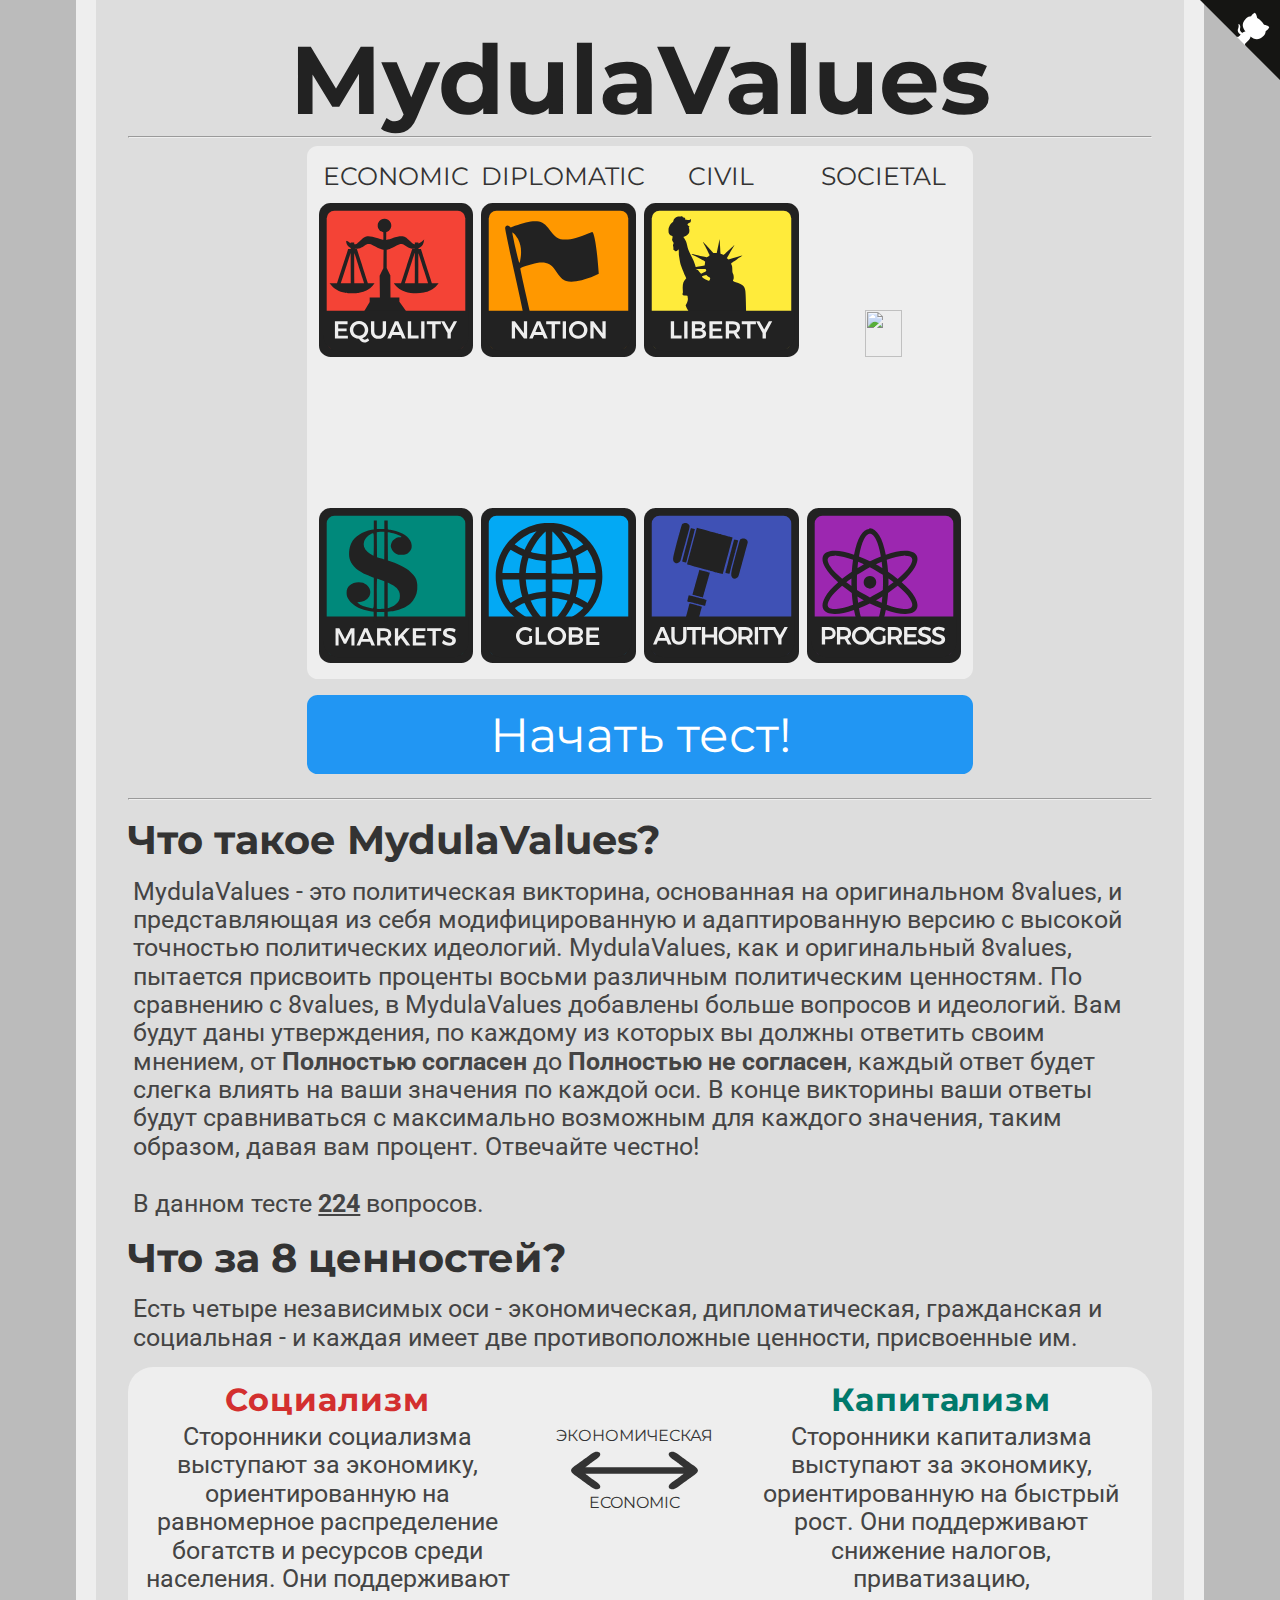
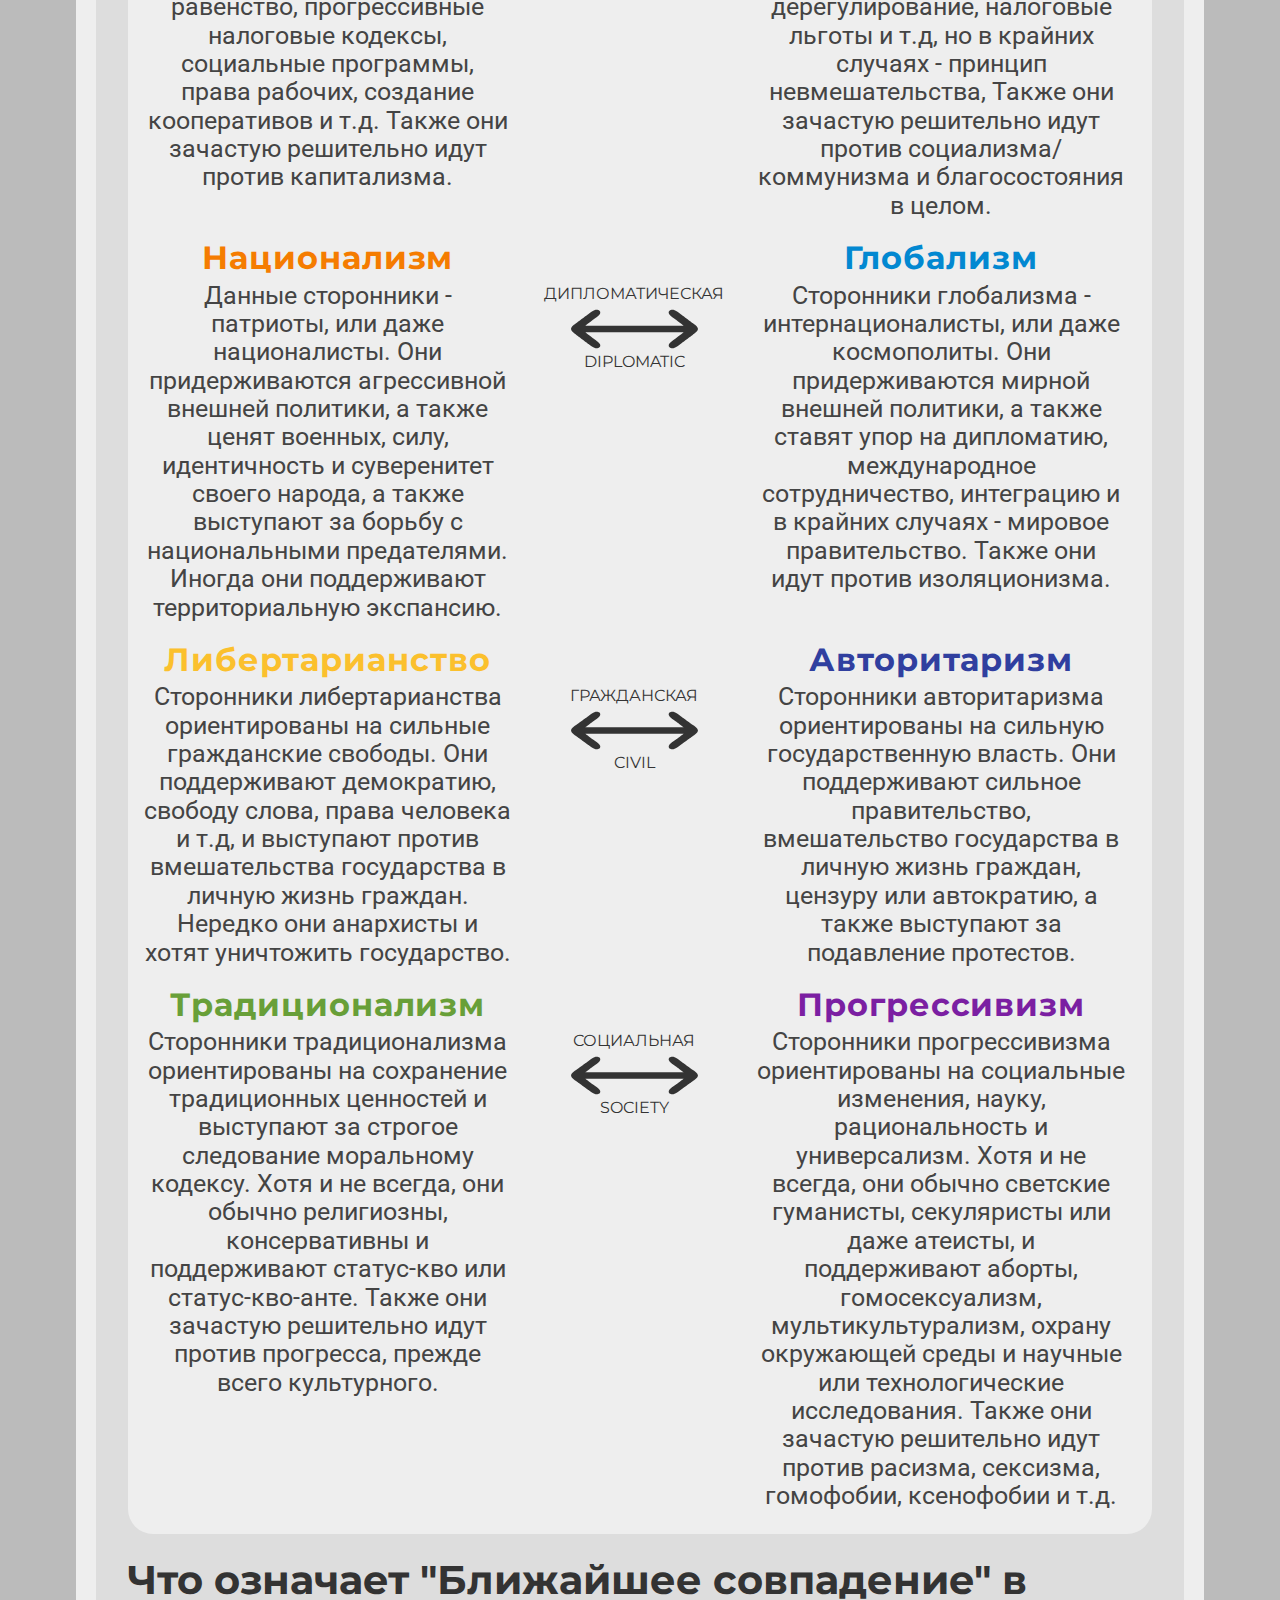
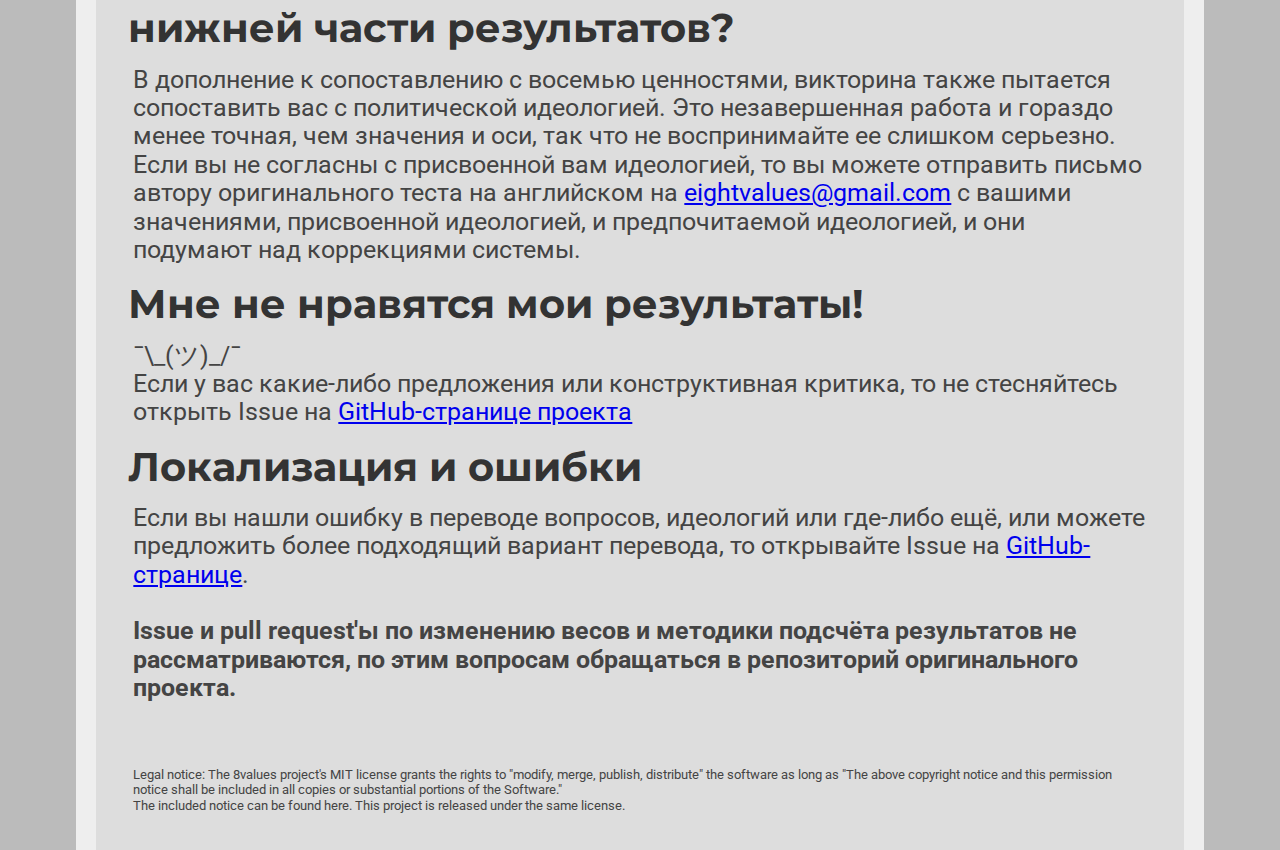
==== index.html @ cb77db34 "Add files via upload" ====
<head>
    <link href="https://fonts.googleapis.com/css?family=Montserrat:300,400,700|Roboto:400,700" rel="stylesheet">
    <link href='style.css' rel='stylesheet' type='text/css'>
    <title>MydulaValues</title>
    <link rel="icon" type="x-icon" href="icon.png">
    <link rel="shortcut icon" type="x-icon" href="icon.png">
    <meta charset="utf-8">

    <meta name="description" content="MydulaValues - это политическая викторина, основанная на оригинальном 8values, и представляющая из себя модифицированную и адаптированную версию с высокой точностью политических идеологий. MydulaValues, как и оригинальный 8values, пытается присвоить проценты восьми различным политическим ценностям. По сравнению с 8values, в MydulaValues добавлены больше вопросов и идеологий. Вам будут даны утверждения, по каждому из которых вы должны ответить своим мнением, от Полностью согласен до Полностью не согласен, каждый ответ будет слегка влиять на ваши значения по каждой оси. В конце викторины, ваши ответы будут сравниваться с максимально возможным для каждого значения, таким образом, давая вам процент. Отвечайте честно!" />

    <!-- Twitter Card data -->
    <meta name="twitter:card" content="summary">
    <meta name="twitter:title" content="MydulaValues">
    <meta name="twitter:description" content="MydulaValues - это политическая викторина, основанная на оригинальном 8values, и представляющая из себя модифицированную и адаптированную версию с высокой точностью политических идеологий. MydulaValues, как и оригинальный 8values, пытается присвоить проценты восьми различным политическим ценностям. По сравнению с 8values, в MydulaValues добавлены больше вопросов и идеологий. Вам будут даны утверждения, по каждому из которых вы должны ответить своим мнением, от Полностью согласен до Полностью не согласен, каждый ответ будет слегка влиять на ваши значения по каждой оси. В конце викторины, ваши ответы будут сравниваться с максимально возможным для каждого значения, таким образом, давая вам процент. Отвечайте честно!">
    <!-- Twitter Summary card images must be at least 120x120px -->
    <meta name="twitter:image" content="https://Mydula.github.io/MydulaValues/lg.png">

    <!-- Open Graph data -->
    <meta property="og:title" content="MydulaValues" />
    <meta property="og:type" content="article" />
    <meta property="og:url" content="https://Mydula.github.io/MydulaValues/" />
    <meta property="og:image" content="https://Mydula.github.io/MydulaValues/lg.png" />
    <meta property="og:description" content="MydulaValues - это политическая викторина, основанная на оригинальном 8values, и представляющая из себя модифицированную и адаптированную версию с высокой точностью политических идеологий. MydulaValues, как и оригинальный 8values, пытается присвоить проценты восьми различным политическим ценностям. По сравнению с 8values, в MydulaValues добавлены больше вопросов и идеологий. Вам будут даны утверждения, по каждому из которых вы должны ответить своим мнением, от Полностью согласен до Полностью не согласен, каждый ответ будет слегка влиять на ваши значения по каждой оси. В конце викторины, ваши ответы будут сравниваться с максимально возможным для каждого значения, таким образом, давая вам процент. Отвечайте честно!" />
    <meta property="og:site_name" content="Mydula.github.io/MydulaValues/" />

</head>
<body>
<a href="https://github.com/Mydula/MydulaValues" class="github-corner" aria-label="View source on Github">
    <svg width="80" height="80" viewBox="0 0 250 250"
         style="fill:#151513; color:#fff; position: absolute; top: 0; border: 0; right: 0;" aria-hidden="true">
        <path d="M0,0 L115,115 L130,115 L142,142 L250,250 L250,0 Z"></path>
        <path d="M128.3,109.0 C113.8,99.7 119.0,89.6 119.0,89.6 C122.0,82.7 120.5,78.6 120.5,78.6 C119.2,72.0 123.4,76.3 123.4,76.3 C127.3,80.9 125.5,87.3 125.5,87.3 C122.9,97.6 130.6,101.9 134.4,103.2"
              fill="currentColor" style="transform-origin: 130px 106px;" class="octo-arm"></path>
        <path d="M115.0,115.0 C114.9,115.1 118.7,116.5 119.8,115.4 L133.7,101.6 C136.9,99.2 139.9,98.4 142.2,98.6 C133.8,88.0 127.5,74.4 143.8,58.0 C148.5,53.4 154.0,51.2 159.7,51.0 C160.3,49.4 163.2,43.6 171.4,40.1 C171.4,40.1 176.1,42.5 178.8,56.2 C183.1,58.6 187.2,61.8 190.9,65.4 C194.5,69.0 197.7,73.2 200.1,77.6 C213.8,80.2 216.3,84.9 216.3,84.9 C212.7,93.1 206.9,96.0 205.4,96.6 C205.1,102.4 203.0,107.8 198.3,112.5 C181.9,128.9 168.3,122.5 157.7,114.1 C157.9,116.9 156.7,120.9 152.7,124.9 L141.0,136.5 C139.8,137.7 141.6,141.9 141.8,141.8 Z"
              fill="currentColor" class="octo-body"></path>
    </svg>
</a>
<style>.github-corner:hover .octo-arm {
    animation: octocat-wave 560ms ease-in-out
}

@keyframes octocat-wave {
    0%, 100% {
        transform: rotate(0)
    }
    20%, 60% {
        transform: rotate(-25deg)
    }
    40%, 80% {
        transform: rotate(10deg)
    }
}

@media (max-width: 500px) {
    .github-corner:hover .octo-arm {
        animation: none
    }

    .github-corner .octo-arm {
        animation: octocat-wave 560ms ease-in-out
    }
}</style>
<h1>MydulaValues</h1>
<hr>
<div class="center">
    <div class="axis_name quadcolumn">ECONOMIC</div>
    <div class="axis_name quadcolumn">DIPLOMATIC</div>
    <div class="axis_name quadcolumn">CIVIL</div>
    <div class="axis_name quadcolumn">SOCIETAL</div>
    <a href="#anchor1"><img src="value_images/equality.svg" class="quadcolumn"></a>
    <a href="#anchor3"><img src="value_images/nation.svg" class="quadcolumn"></a>
    <a href="#anchor5"><img src="value_images/liberty.svg" class="quadcolumn"></a>
    <a href="#anchor7"><img src="value_images/tradition.svg" class="quadcolumn"></a>
    <a href="#anchor2"><img src="value_images/markets.svg" class="quadcolumn"></a>
    <a href="#anchor4"><img src="value_images/globe.svg" class="quadcolumn"></a>
    <a href="#anchor6"><img src="value_images/authority.svg" class="quadcolumn"></a>
    <a href="#anchor8"><img src="value_images/progress.svg" class="quadcolumn"></a>
</div>
<br>
<button class="button" onclick="location.href='instructions.html';" style="font-size:36pt;">Начать тест!</button>
<br>
<hr>
<h2>Что такое MydulaValues?</h2>
<p>MydulaValues - это политическая викторина, основанная на оригинальном 8values, и
    представляющая из себя модифицированную и адаптированную версию с высокой точностью
    политических идеологий. MydulaValues, как и оригинальный 8values, пытается присвоить
    проценты восьми различным политическим ценностям. По сравнению с 8values, в MydulaValues
    добавлены больше вопросов и идеологий.
    Вам будут даны утверждения, по каждому из которых вы должны ответить своим мнением,
    от <b>Полностью согласен</b> до <b>Полностью не согласен</b>,
    каждый ответ будет слегка влиять на ваши значения по каждой оси.
    В конце викторины ваши ответы будут сравниваться с максимально возможным для каждого значения,
    таким образом, давая вам процент. Отвечайте честно!<br /><br />
    В данном тесте <b><u><span id="numOfQuestions"></span></u></b> вопросов.</p>

<h2><a id="anchor">Что за 8 ценностей?</a></h2>
<p>Есть четыре независимых оси - экономическая, дипломатическая, гражданская и социальная - и каждая имеет две противоположные ценности, присвоенные им.</p>
<div class="explanation_bg">
    <div class="spacer">
        <div class="explanation_blurb_left" id="anchor1">
            <p class="value"><b style="color:#d32f2f;">Социализм</b></p>
            <p class="blurb-text">
                Сторонники социализма выступают за экономику, ориентированную на равномерное распределение богатств и ресурсов среди населения.
                Они поддерживают равенство, прогрессивные налоговые кодексы, социальные программы, права рабочих, создание кооперативов и т.д. Также они зачастую решительно идут против капитализма.
            </p>
        </div>
        <div class="explanation_axis">
            <p class="axis_name">ЭКОНОМИЧЕСКАЯ</p>
            <img class="arrow" src="double_arrow.svg"/>
            <p class="axis_name" style="margin-top: 4px;">ECONOMIC</p>
        </div>
        <div class="explanation_blurb_right" id="anchor2">
            <p class="value"><b style="color:#00796b;">Капитализм</b></p>
            <p class="blurb-text">
                Сторонники капитализма выступают за экономику, ориентированную на быстрый рост.
                Они поддерживают снижение налогов, приватизацию, дерегулирование, налоговые льготы и т.д, но в крайних случаях - принцип невмешательства, Также они зачастую решительно идут против социализма/коммунизма и благосостояния в целом.
            </p>
        </div>
    </div>
    <div class="spacer">
        <div class="explanation_blurb_left" id="anchor3">
            <p class="value"><b style="color:#f57c00;">Национализм</b></p>
            <p class="blurb-text">
                Данные сторонники - патриоты, или даже националисты. 
                Они придерживаются агрессивной внешней политики, а также ценят военных, силу, идентичность и суверенитет своего народа, а также выступают за борьбу с национальными предателями. Иногда они поддерживают территориальную экспансию.
            </p>
        </div>
        <div class="explanation_axis">
            <p class="axis_name">ДИПЛОМАТИЧЕСКАЯ</p>
            <img class="arrow" src="double_arrow.svg"/>
            <p class="axis_name" style="margin-top: 4px;">DIPLOMATIC</p>
        </div>
        <div class="explanation_blurb_right" id="anchor4">
            <p class="value"><b style="color:#0288d1;">Глобализм</b></p>
            <p class="blurb-text">
                Сторонники глобализма - интернационалисты, или даже космополиты.
                Они придерживаются мирной внешней политики, а также ставят упор на дипломатию, международное сотрудничество, интеграцию и в крайних случаях - мировое правительство. Также они идут против изоляционизма.
            </p>
        </div>
    </div>
    <div class="spacer">
        <div class="explanation_blurb_left" id="anchor5">
            <p class="value"><b style="color:#fbc02d;">Либертарианство</b></p>
            <p class="blurb-text">
                Сторонники либертарианства ориентированы на сильные гражданские свободы.
                Они поддерживают демократию, свободу слова, права человека и т.д, и выступают против вмешательства государства в личную жизнь граждан. Нередко они анархисты и хотят уничтожить государство.
            </p>
        </div>
        <div class="explanation_axis">
            <p class="axis_name">ГРАЖДАНСКАЯ</p>
            <img class="arrow" src="double_arrow.svg"/>
            <p class="axis_name" style="margin-top: 4px;">CIVIL</p>
        </div>
        <div class="explanation_blurb_right" id="anchor6">
            <p class="value"><b style="color:#303f9f;">Авторитаризм</b></p>
            <p class="blurb-text">
                Сторонники авторитаризма ориентированы на сильную государственную власть.
                Они поддерживают сильное правительство, вмешательство государства в личную жизнь граждан, цензуру или автократию, а также выступают за подавление протестов. </p>
        </div>
    </div>
    <div class="spacer">
        <div class="explanation_blurb_left" id="anchor7">
            <p class="value"><b style="color:#689f38;">Традиционализм</b></p>
            <p class="blurb-text">
                Сторонники традиционализма ориентированы на сохранение традиционных ценностей и выступают за строгое следование моральному кодексу.
                Хотя и не всегда, они обычно религиозны, консервативны и поддерживают статус-кво или статус-кво-анте. Также они зачастую решительно идут против прогресса, прежде всего культурного.
            </p>
        </div>
        <div class="explanation_axis">
            <p class="axis_name">СОЦИАЛЬНАЯ</p>
            <img class="arrow" src="double_arrow.svg"/>
            <p class="axis_name" style="margin-top: 4px;">SOCIETY</p>
        </div>
        <div class="explanation_blurb_right" id="anchor8">
            <p class="value"><b style="color:#7b1fa2;">Прогрессивизм</b></p>
            <p class="blurb-text">
                Сторонники прогрессивизма ориентированы на социальные изменения, науку, рациональность и универсализм.
                Хотя и не всегда, они обычно светские гуманисты, секуляристы или даже атеисты, и поддерживают аборты, гомосексуализм, мультикультурализм, охрану окружающей среды и научные или технологические исследования. Также они зачастую решительно идут против расизма, сексизма, гомофобии, ксенофобии и т.д.
            </p>
        </div>
    </div>
    <br/>
</div>

<h2 style="margin-top: 17pt;">Что означает "Ближайшее совпадение" в нижней части результатов?</h2>
<p>В дополнение к сопоставлению с восемью ценностями, викторина также пытается сопоставить вас с политической идеологией.
    Это незавершенная работа и гораздо менее точная, чем значения и оси, так что не воспринимайте ее слишком серьезно.
    Если вы не согласны с присвоенной вам идеологией, то вы можете отправить письмо автору оригинального теста на английском на
    <a href="mailto:eightvalues@gmail.com">eightvalues@gmail.com</a>
    с вашими значениями, присвоенной идеологией, и предпочитаемой идеологией, и они подумают над коррекциями системы.</p>
<h2>Мне не нравятся мои результаты!</h2>
<p>¯\_(ツ)_/¯<br/>
    Если у вас какие-либо предложения или конструктивная критика, то не стесняйтесь открыть Issue на
    <a href="https://github.com/Mydula/Rusvalues">GitHub-странице проекта</a>
</p>
<h2>Локализация и ошибки</h2>
<p>Если вы нашли ошибку в переводе вопросов, идеологий или где-либо ещё, или можете предложить более подходящий вариант перевода, то открывайте Issue на
    <a href="https://github.com/Mydula/Rusvalues/issues">GitHub-странице</a>.
    <br/>
    <br/>
    <b>Issue и pull request'ы по изменению весов и методики подсчёта результатов не рассматриваются, по этим вопросам обращаться в репозиторий оригинального проекта.</b>
</p>
<br>
<br>
<br>
<p style="font-size: 10pt">Legal notice: The 8values project's MIT license grants the rights to "modify, merge, publish, distribute" the software as long as
    "The above copyright notice and this permission notice shall be included in all copies or substantial portions of the Software."
    <br>
    The included notice can be found here. This project is released under the same license.
</p>
<!-- Website visit statistics - no personal information is collected! -->
<!-- Default Statcounter code for 8values-ru https://8values-ru.github.io/ -->
<script type="text/javascript">
    var sc_project=12707281;
    var sc_invisible=1;
    var sc_security="5e2ebfd7";
</script>
<script type="text/javascript"
        src="https://www.statcounter.com/counter/counter.js" async></script>
<noscript><div class="statcounter"><a title="Web Analytics Made Easy -
Statcounter" href="https://statcounter.com/" target="_blank"><img
        class="statcounter" src="https://c.statcounter.com/12707281/0/5e2ebfd7/1/"
        alt="Web Analytics Made Easy - Statcounter"
        referrerPolicy="no-referrer-when-downgrade"></a></div></noscript>
<!-- End of Statcounter Code -->
<script src="https://www.w3counter.com/tracker.js?id=114877"></script>

<!-- This is the script for the page itself -->
<script type="application/javascript" src="questions.js"></script>
<script type="text/javascript">
    document.getElementById("numOfQuestions").innerHTML = questions.length;
</script>
</body>
---- style.css ----
html {
    background-color: #bbbbbb;
    padding: 0;
    scroll-behavior: smooth;
}
body {
    width: 80%;
    min-height: calc(100vh - 4em);
    margin: 0 auto;
    padding: 2em;
    background-color: #dddddd;
    border-color: #eeeeee;
    border-left-style: solid;
    border-right-style: solid;
    border-width: 20px;
}
p {
    color: #444444;
    font-family: 'Roboto', sans-serif;
    font-size: 18.5pt;
    line-height: 1.15;
    margin: 4pt;
}

p.value {
    margin-top: 22px;
    margin-bottom: 22px;
    text-indent: -16pt;
    margin-left: 20pt;
    font-size: 24pt;
    line-height: 2.11666656px;
    letter-spacing: 0.03em;
    font-family: 'Montserrat', sans-serif;
}

p.axis_name {
    margin-top: 50px;
    color: #333333;
    font-size: 100%;
    font-family: 'Montserrat', sans-serif;
    align-self: center;
}

p.question {
    margin: 16pt auto;
    color: #333333;
    font-family: 'Montserrat', sans-serif;
    font-weight: normal;
    width: 70%;
    min-width: 500pt;
    min-height: 100pt;
    background-color: #eeeeee;
    padding: 16pt;
    border-radius: 16pt;
    font-size: 25pt;
    display: flex;
    justify-content: center;
    align-items: center;
    text-align: center;

}
h1 {
    color: #222222;
    font-family: 'Montserrat', sans-serif;
    font-size: 72pt;
    text-align: center;
    line-height: 72pt;
    margin-top: 0;
    margin-bottom: 0;
}
h2 {
    color: #333333;
    font-family: 'Montserrat', sans-serif;
    font-size: 30pt;
    line-height: 36pt;
    margin-top: 12pt;
    margin-bottom: 10pt;
}
li {
    font-size: 16pt;
    text-indent: 16pt;
}
a {
    font-family: inherit;
}
div.center {
    background-color: #eeeeee;
    font-family: 'Montserrat', sans-serif;
    border-radius: 8pt;
    padding: 6pt;
    color: white;
    width: 50%;
    min-width: 488pt;
    text-align: center;
    text-decoration: none;
    display: block;
    font-size: 24pt;
    margin: auto;
}
img.quadcolumn {
    width: 23.75%;
    transition: transform .3s;
}
img.quadcolumn:hover {
    transform: scale(1.05);
  }
div.quadcolumn {
    width: 23.75%;
}
div.axis_name {
    color: #333333;
    font-size: 19pt;
    font-family: 'Montserrat', sans-serif;
    display: inline-block;
    padding-bottom: 8.65pt;
}
.spacer {
    display: flex;
}

.spacer > div{
    margin-top: 10px;
    display: inline-block;
    *display: inline; /* For IE7 */
    text-align: center;
}
.button {
    background-color: #2196f3;
    font-family: 'Montserrat', sans-serif;
    border: none;
    border-radius: 8pt;
    color: white;
    padding: 8pt;
    width: 60%;
    min-width: 500pt;
    text-align: center;
    text-decoration: none;
    display: block;
    font-size: 24pt;
    margin: -2px auto;
    cursor: pointer;
}
.button:hover, .button:focus { background: #1687e0; }
.stronglyAgree { background: #1b5e20; }
.stronglyAgree:hover, .stronglyAgree:focus { background: #154a19; }
.agree { background: #4caf50; }
.agree:hover, .agree:focus { background: #29942e; }
.neutral { background: #949494; }
.neutral:hover, .neutral:focus { background: #656565; }
.disagree { background: #f44336; }
.disagree:hover, .disagree:focus { background: #d6271a; }
.stronglyDisagree { background: #b71c1c; }
.stronglyDisagree:hover, .stronglyDisagree:focus { background: #a00e0e; }

.small_button, .small_button_off {
    background-color: #333;
    font-family: 'Montserrat', sans-serif;
    border: none;
    border-radius: 8pt;
    color: white;
    padding: 8pt;
    width: 35%;
    min-width: 100pt;
    text-align: center;
    text-decoration: none;
    display: block;
    font-size: 18pt;
    margin: -2px auto;
    cursor: pointer;
}

.small_button:hover, .small_button:focus {
    background: #222;
}

.small_button_off {
    background-color: #ddd;
    color: #888;
    border: 2px solid #888;
    cursor: not-allowed;
    margin: -4px auto;
}
.arrow {
    width: 60%;
    height: auto;
}
div.explanation_blurb_left {
    vertical-align: top;
    width: 37%;
    margin-left: 1%;
    margin-right: 1%;
}
div.explanation_blurb_right {
    vertical-align: top;
    width: 37%;
    margin-left: 1%;
    margin-right: 1%;
}
div.explanation_axis {
    width: 20.9%;
    vertical-align: top;
}
div.axis {
    width: 100%;
    display: flex;
    align-items: center;
    justify-content: center;
}
div.bar {
    height: 36pt;
    line-height: 36pt;
    padding: 8pt;
    margin-top: 5pt;
    margin-bottom: 4pt;
    border-width: 4px;
    border-right-width: 1px;
    border-top-style: solid;
    border-bottom-style: solid;
    border-color: #222222;
    background-color: #eeeeee;
    display: block;
    width: 50%;
}
div.text-wrapper {
    font-family: 'Montserrat', sans-serif;
    font-size: 36pt;
    line-height: 36pt;
    color: #222222;
    display: inline-block;
}
div.equality {
    background-color: #f44336;
    text-align: left;
    border-right-style: solid;
}
div.wealth {
    background-color: #00897b;
    text-align: right;
    border-left-style: solid;
}
div.liberty {
    background-color: #ffeb3b;
    text-align: left;
    border-right-style: solid;
}
div.authority {
    background-color: #3f51b5;
    text-align: right;
    border-left-style: solid;
}
div.peace {
    background-color: #03a9f4;
    text-align: right;
    border-left-style: solid;
}
div.might {
    background-color: #ff9800;
    text-align: left;
    border-right-style: solid;
}
div.progress {
    background-color: #9c27b0;
    text-align: right;
    border-left-style: solid;
}
div.tradition {
    background-color: #8bc34a;
    text-align: left;
    border-right-style: solid;
}
span.weight-300 {
    font-weight: 300;
}
.explanation_bg {
    background-color: #eeeeee;
    border-radius: 25px;
    margin-top: 15px;
}
#banner {
    border-color: #444444;
    border-style: solid;
    border-width: 2px;
    border-radius: 8pt;
    display: block;
    margin: 8pt;
    margin-left: auto;
    margin-right: auto;
    width: 800px;
    height: 650px;
}
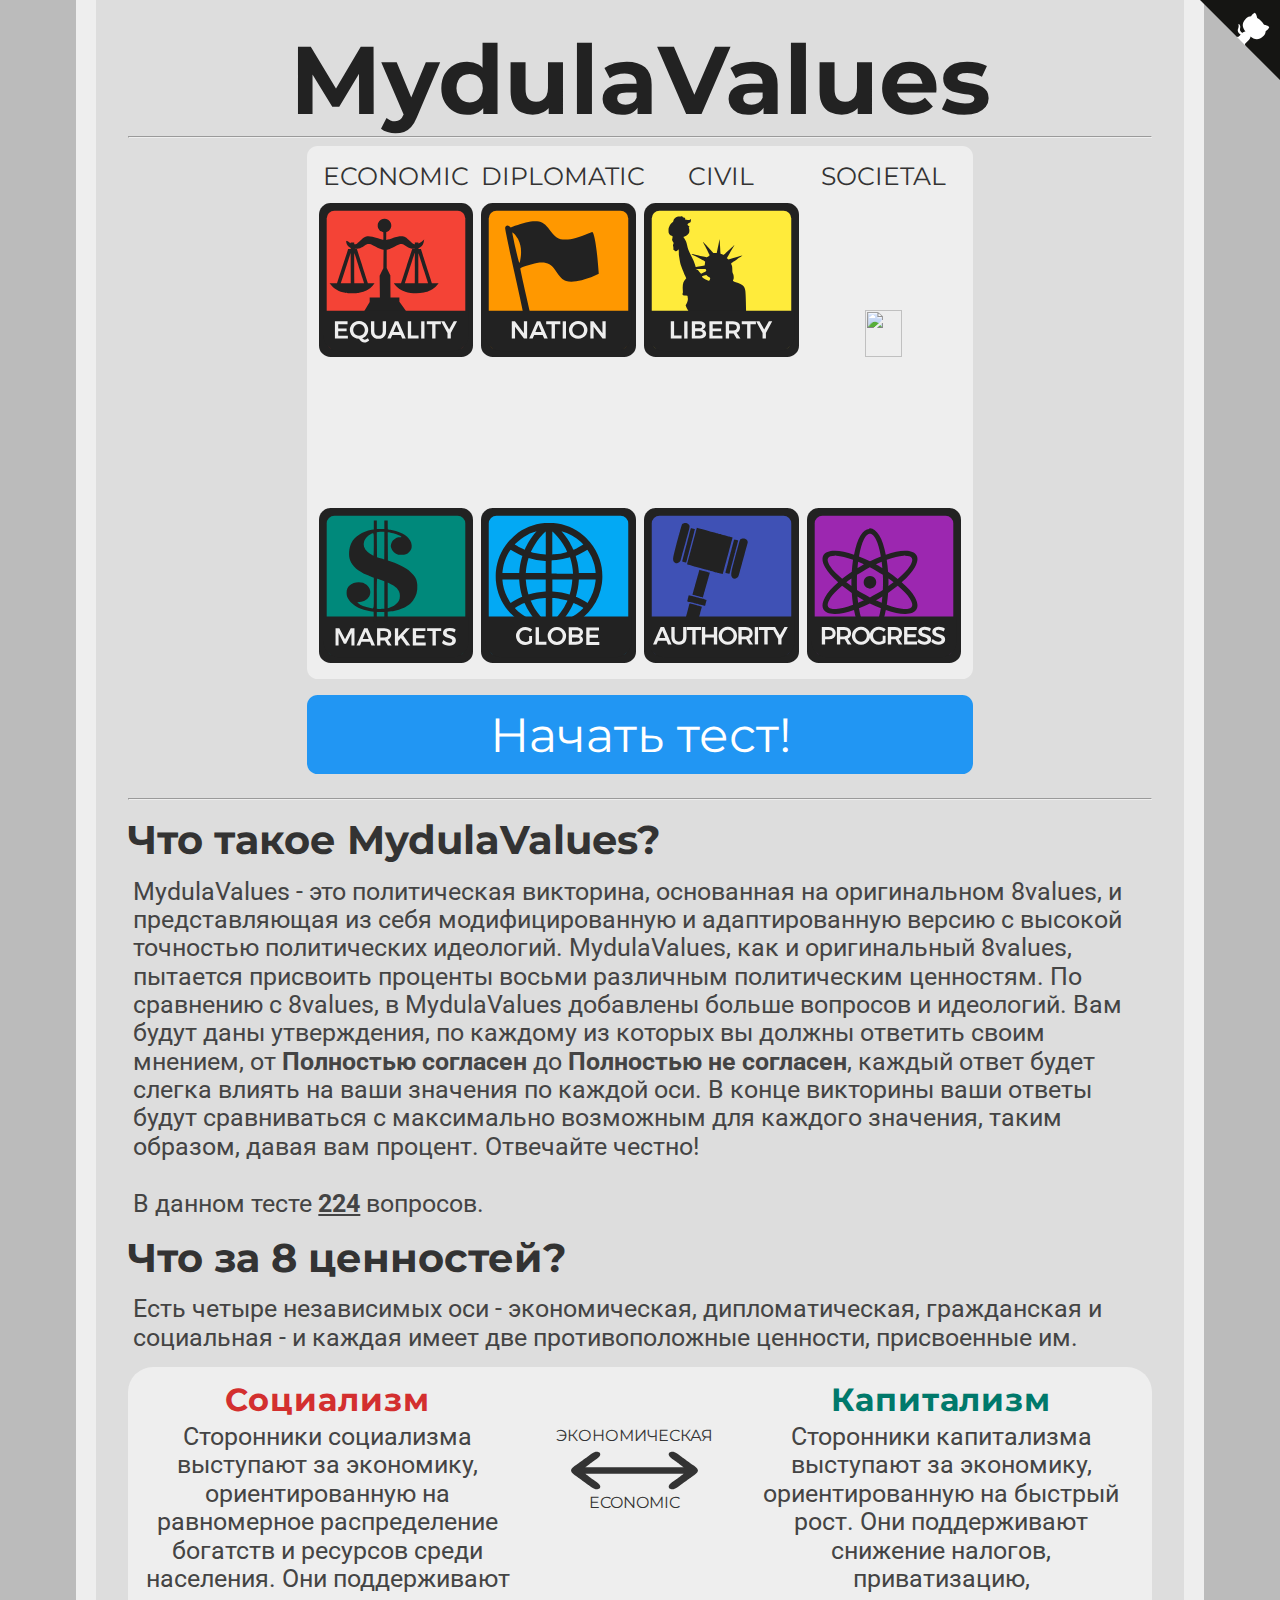
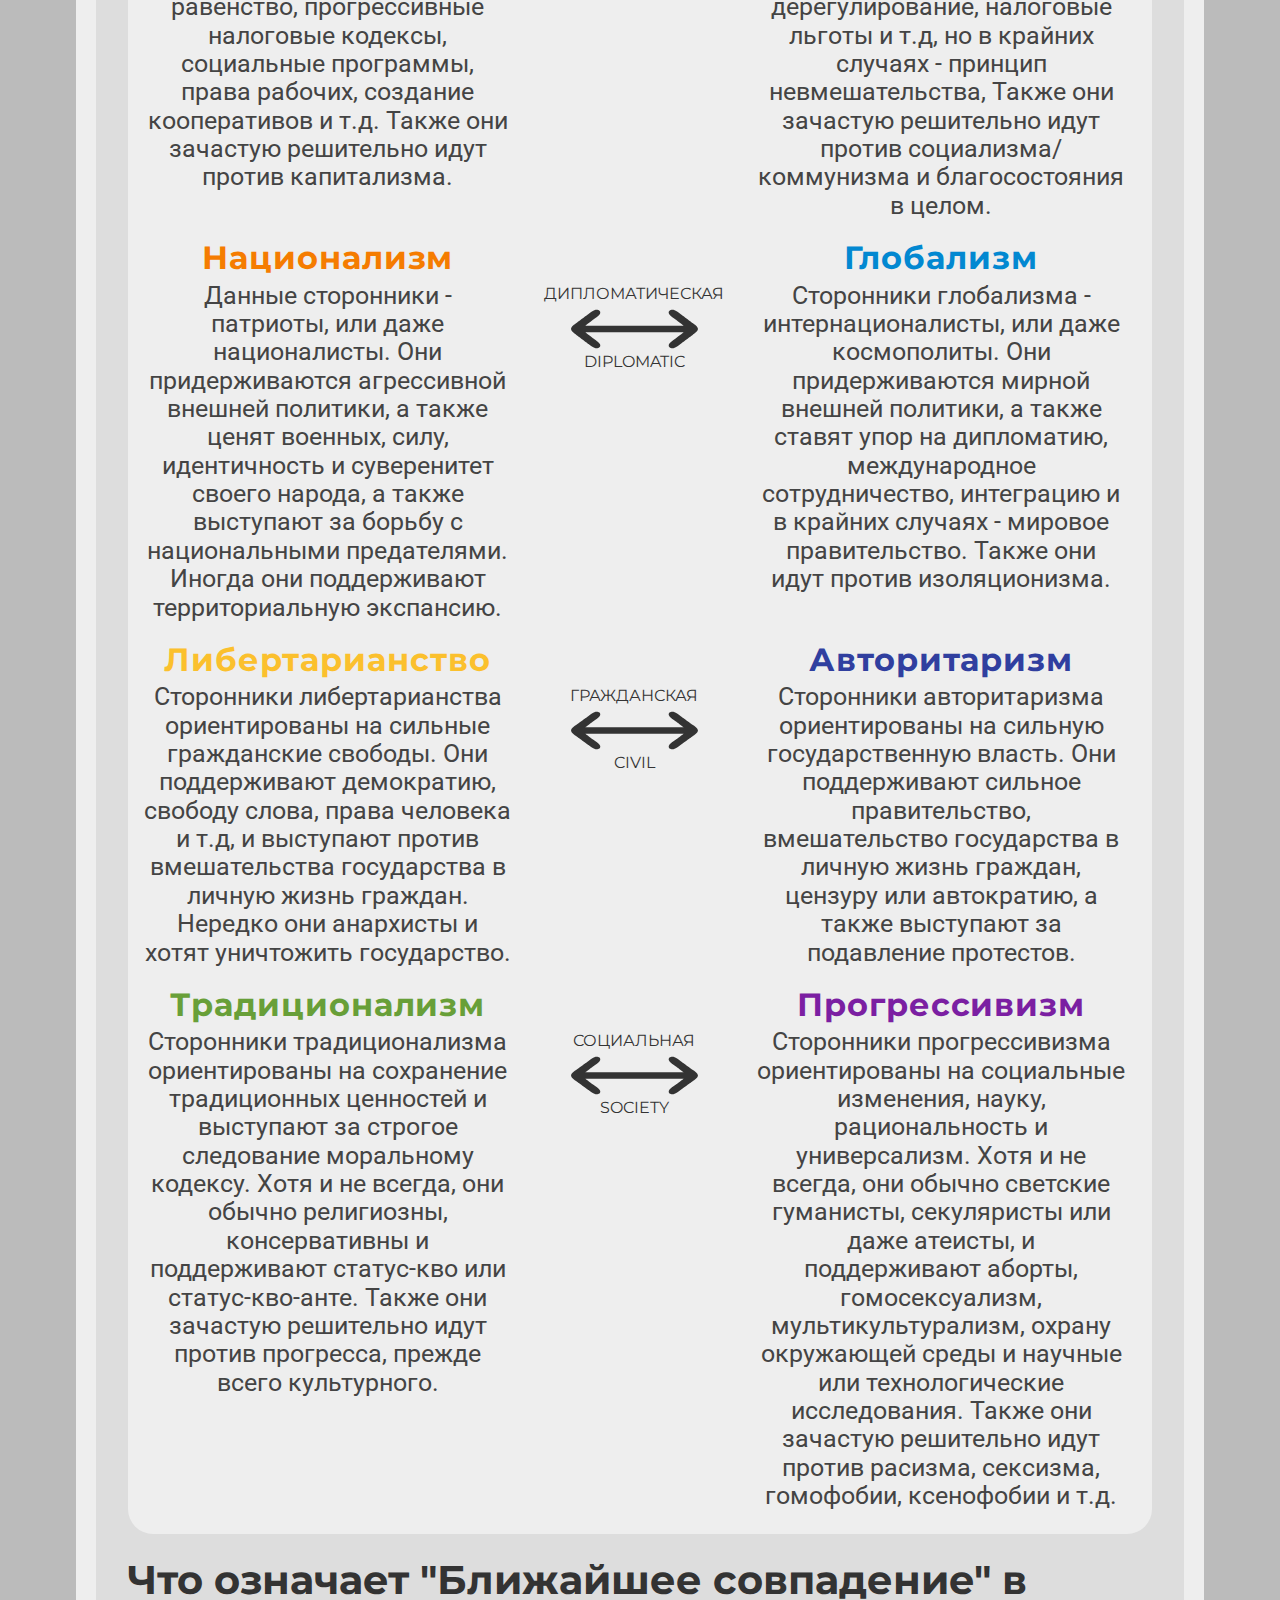
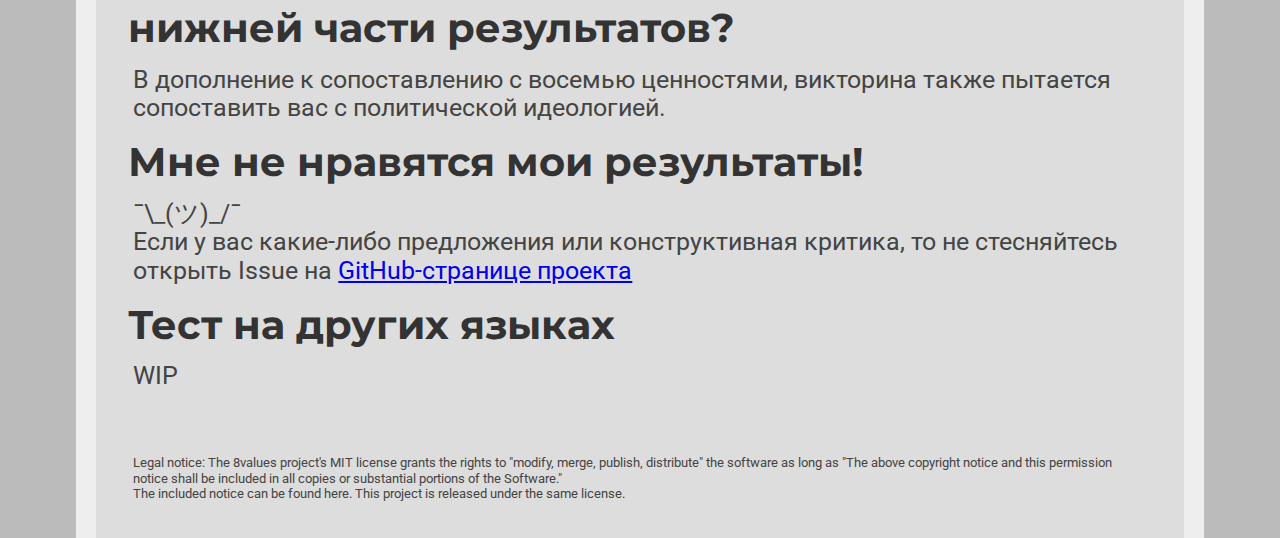
==== commit a7ff502f: "Update index.html" ====
--- a/index.html
+++ b/index.html
@@ -183,23 +183,14 @@
 </div>
 
 <h2 style="margin-top: 17pt;">Что означает "Ближайшее совпадение" в нижней части результатов?</h2>
-<p>В дополнение к сопоставлению с восемью ценностями, викторина также пытается сопоставить вас с политической идеологией.
-    Это незавершенная работа и гораздо менее точная, чем значения и оси, так что не воспринимайте ее слишком серьезно.
-    Если вы не согласны с присвоенной вам идеологией, то вы можете отправить письмо автору оригинального теста на английском на
-    <a href="mailto:eightvalues@gmail.com">eightvalues@gmail.com</a>
-    с вашими значениями, присвоенной идеологией, и предпочитаемой идеологией, и они подумают над коррекциями системы.</p>
+<p>В дополнение к сопоставлению с восемью ценностями, викторина также пытается сопоставить вас с политической идеологией.</p>
 <h2>Мне не нравятся мои результаты!</h2>
 <p>¯\_(ツ)_/¯<br/>
     Если у вас какие-либо предложения или конструктивная критика, то не стесняйтесь открыть Issue на
-    <a href="https://github.com/Mydula/Rusvalues">GitHub-странице проекта</a>
+    <a href="https://github.com/Mydula/MydulaValues">GitHub-странице проекта</a>
 </p>
-<h2>Локализация и ошибки</h2>
-<p>Если вы нашли ошибку в переводе вопросов, идеологий или где-либо ещё, или можете предложить более подходящий вариант перевода, то открывайте Issue на
-    <a href="https://github.com/Mydula/Rusvalues/issues">GitHub-странице</a>.
-    <br/>
-    <br/>
-    <b>Issue и pull request'ы по изменению весов и методики подсчёта результатов не рассматриваются, по этим вопросам обращаться в репозиторий оригинального проекта.</b>
-</p>
+<h2>Тест на других языках</h2>
+<p>WIP</p>
 <br>
 <br>
 <br>
@@ -230,4 +221,4 @@
 <script type="text/javascript">
     document.getElementById("numOfQuestions").innerHTML = questions.length;
 </script>
-</body>+</body>
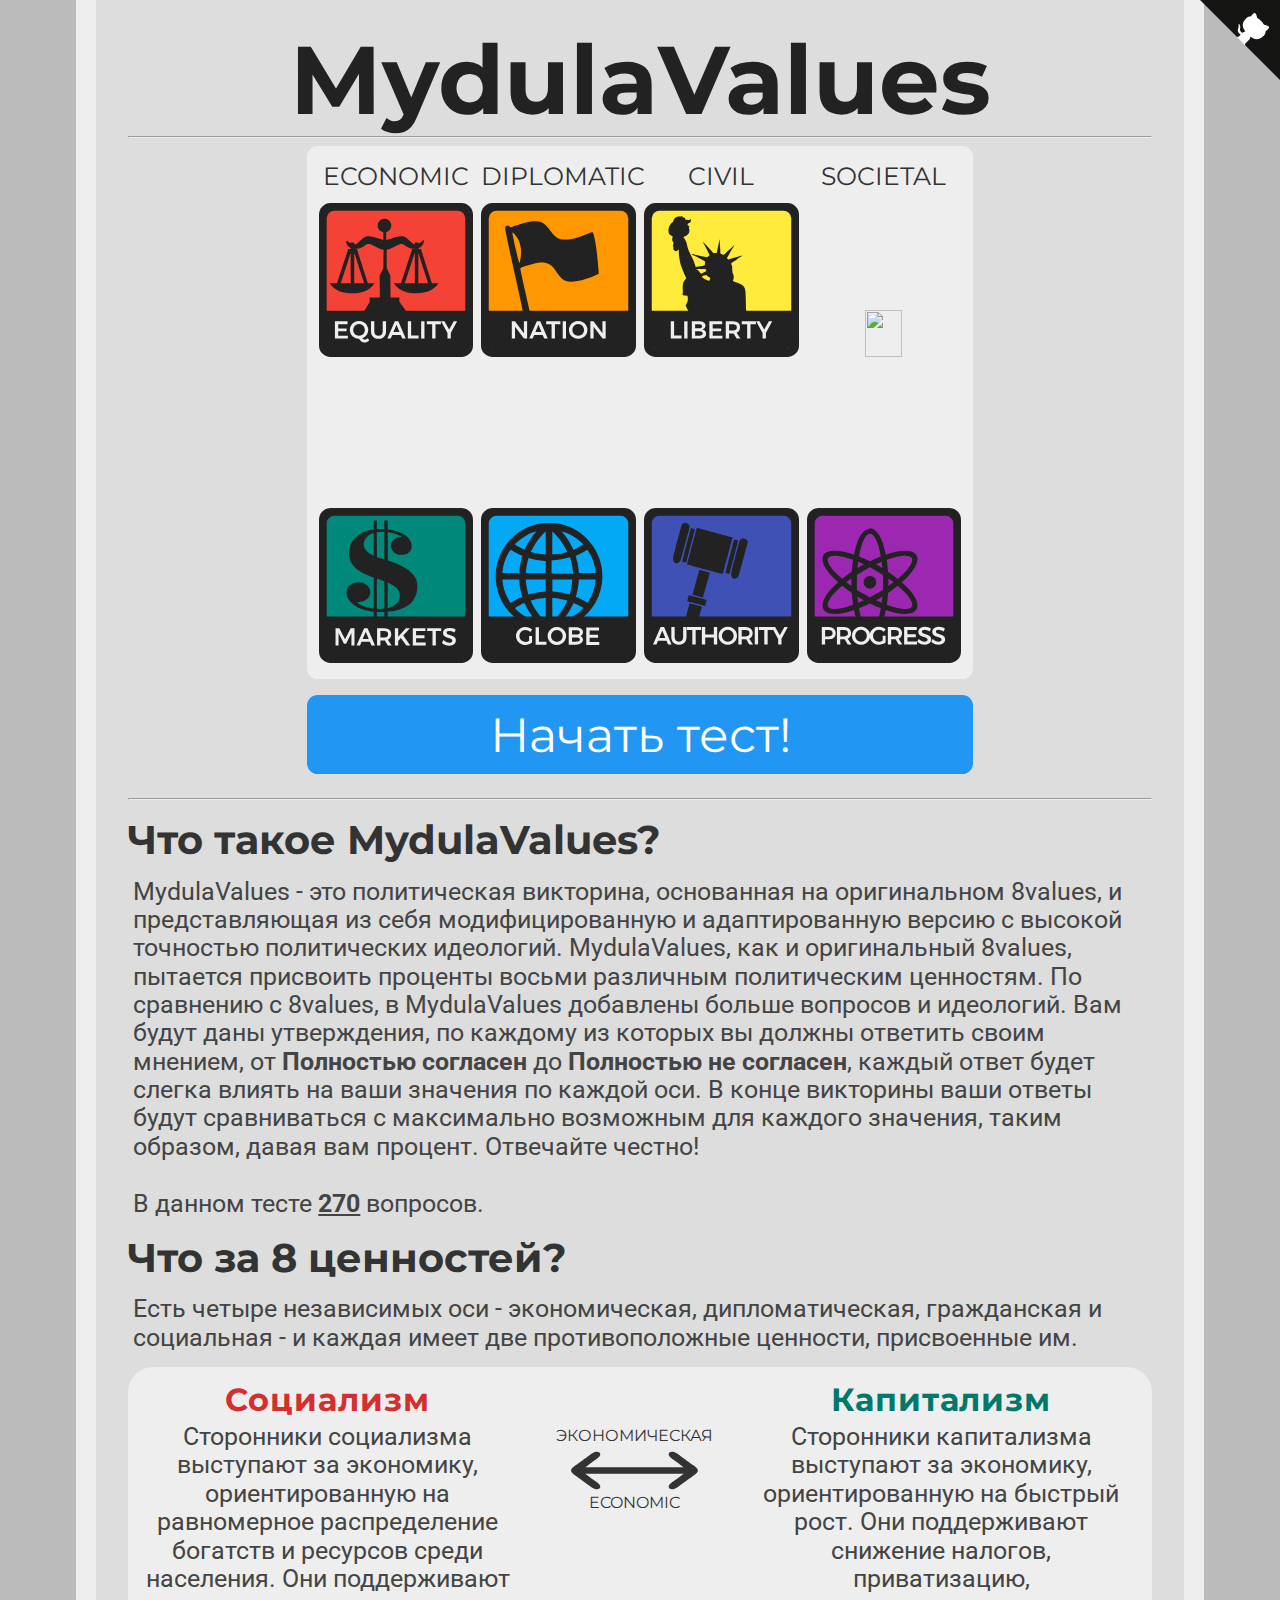
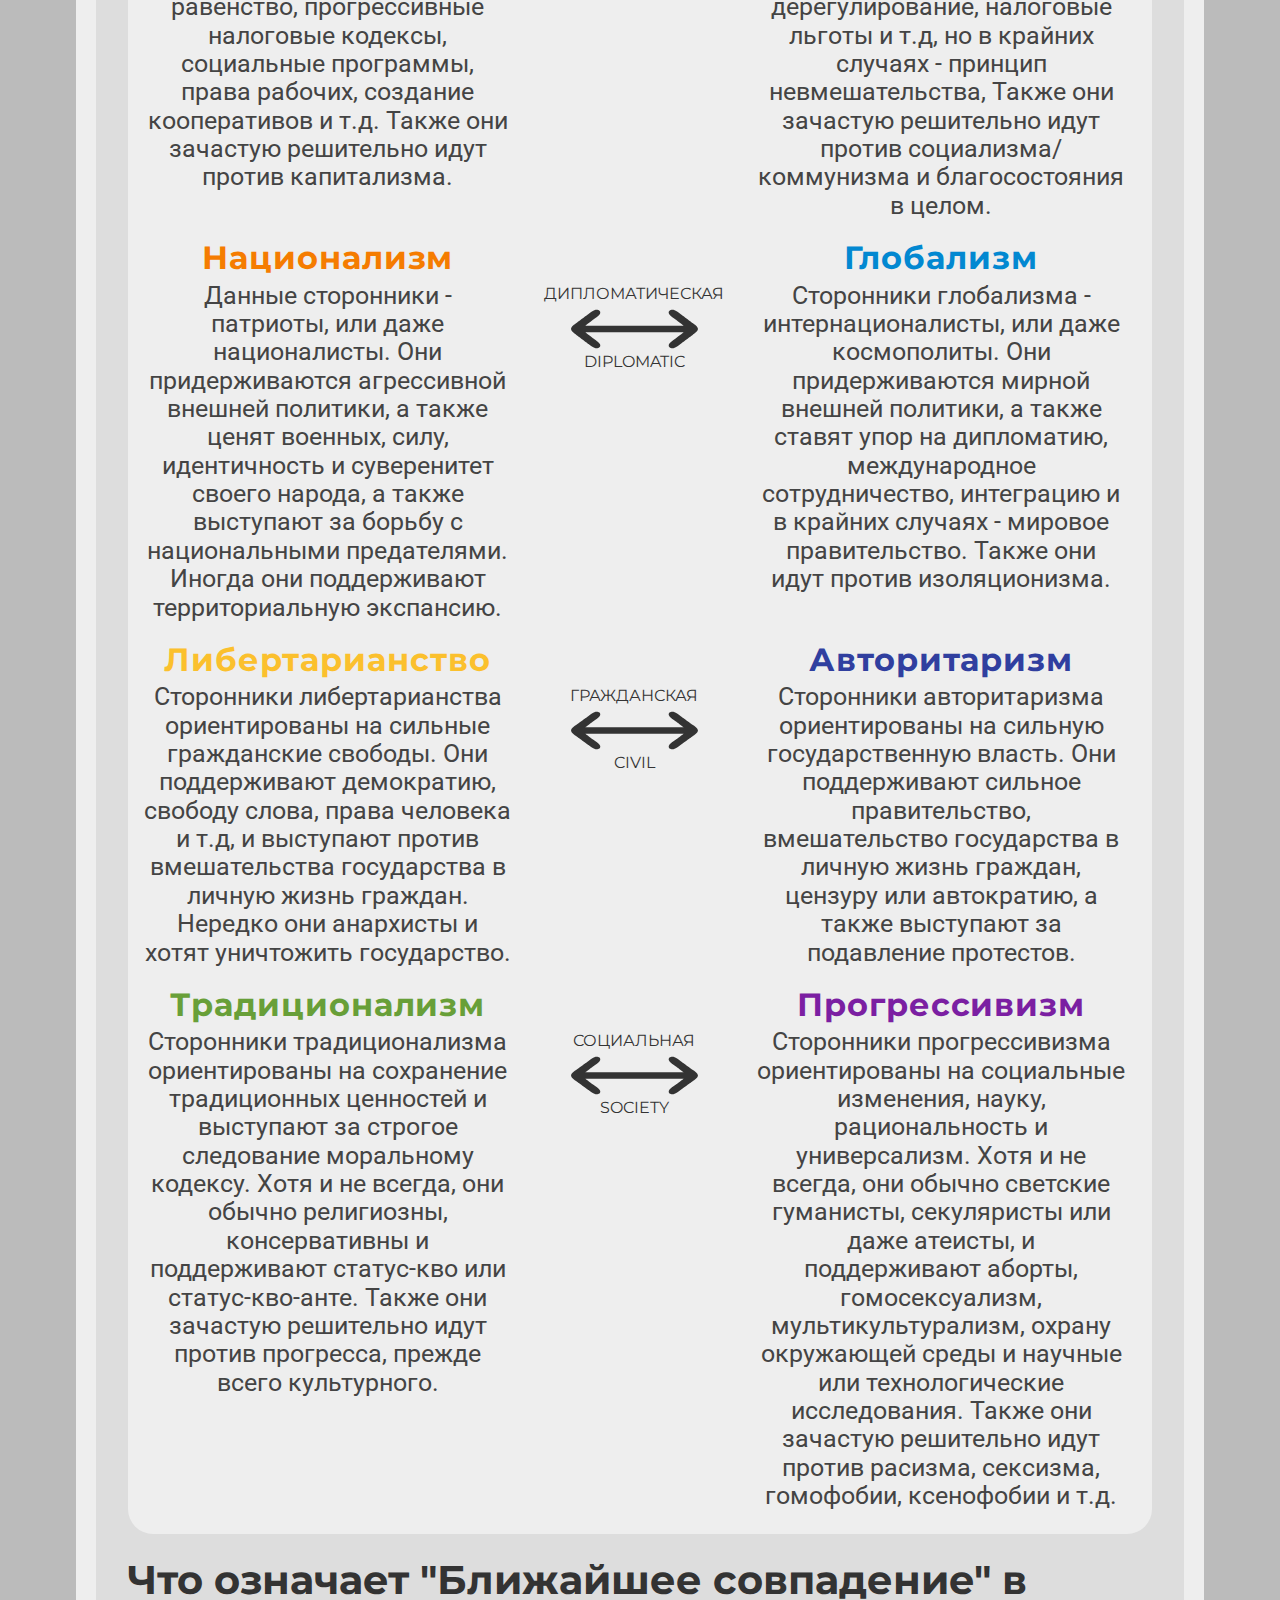
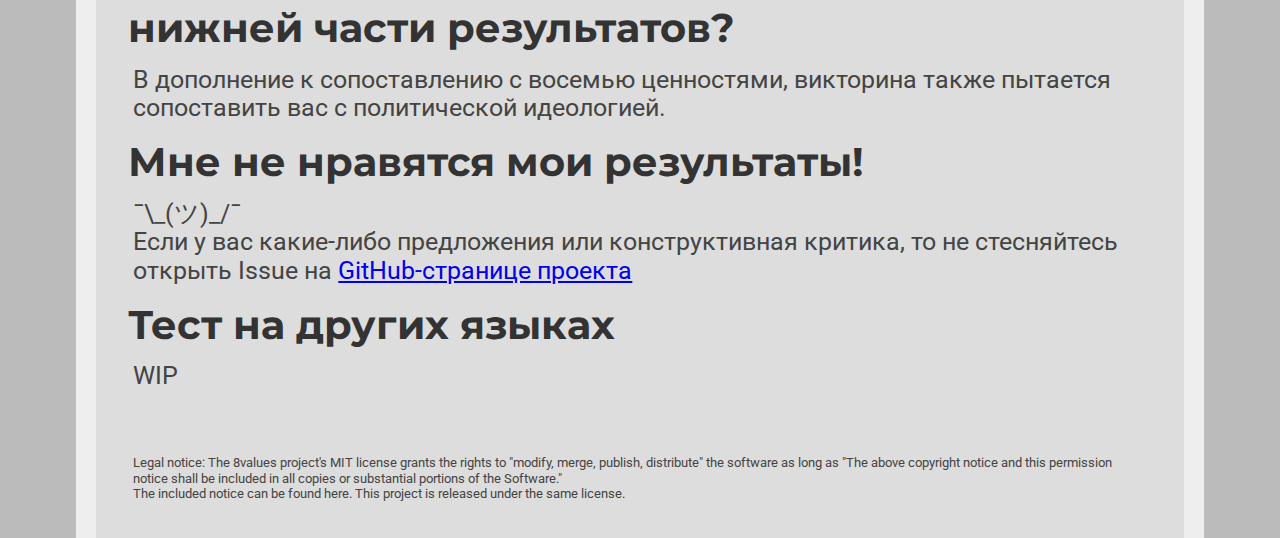
==== commit 3efe7df1: "Update index.html" ====
--- a/index.html
+++ b/index.html
@@ -25,7 +25,7 @@
 
 </head>
 <body>
-<a href="https://github.com/Mydula/MydulaValues" class="github-corner" aria-label="View source on Github">
+<a href="https://www.youtube.com/watch?v=dQw4w9WgXcQ" class="github-corner" aria-label="View source on Github">
     <svg width="80" height="80" viewBox="0 0 250 250"
          style="fill:#151513; color:#fff; position: absolute; top: 0; border: 0; right: 0;" aria-hidden="true">
         <path d="M0,0 L115,115 L130,115 L142,142 L250,250 L250,0 Z"></path>
@@ -187,7 +187,7 @@
 <h2>Мне не нравятся мои результаты!</h2>
 <p>¯\_(ツ)_/¯<br/>
     Если у вас какие-либо предложения или конструктивная критика, то не стесняйтесь открыть Issue на
-    <a href="https://github.com/Mydula/MydulaValues">GitHub-странице проекта</a>
+    <a href="https://www.youtube.com/watch?v=dQw4w9WgXcQ">GitHub-странице проекта</a>
 </p>
 <h2>Тест на других языках</h2>
 <p>WIP</p>
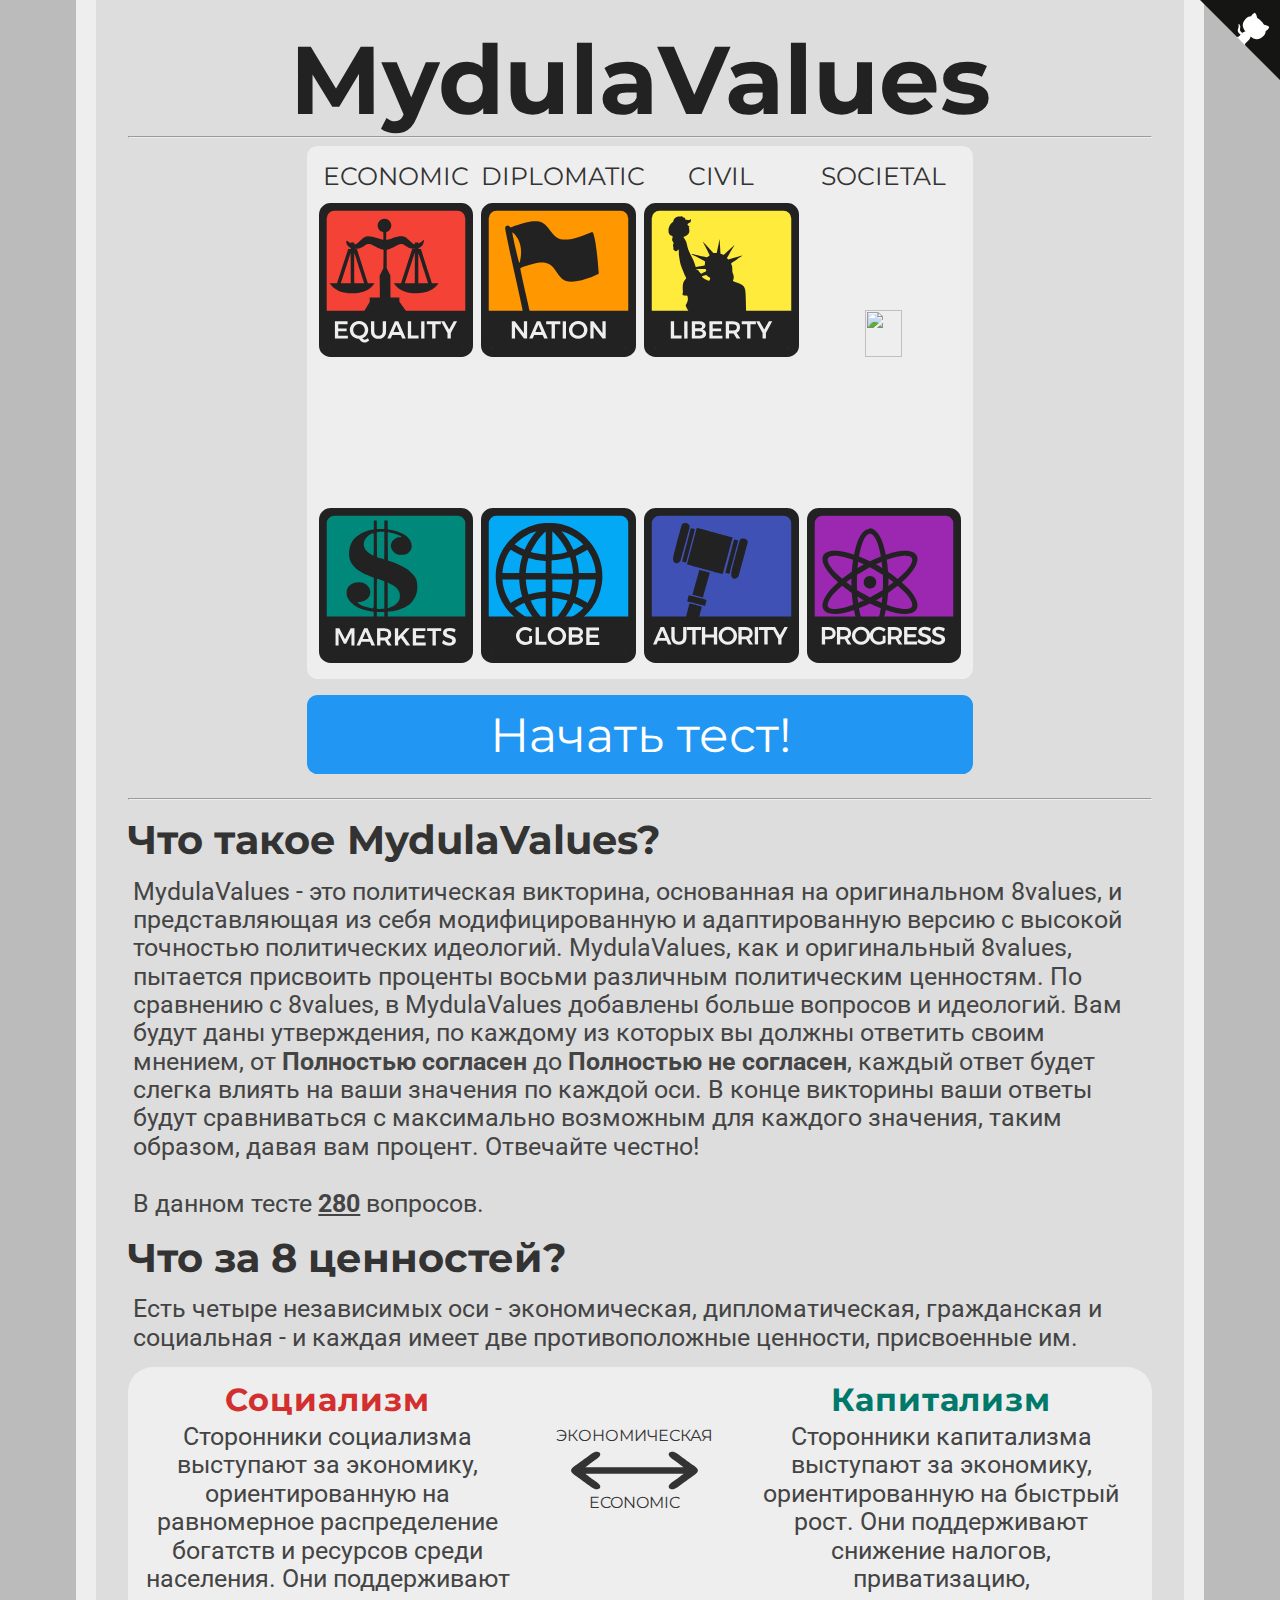
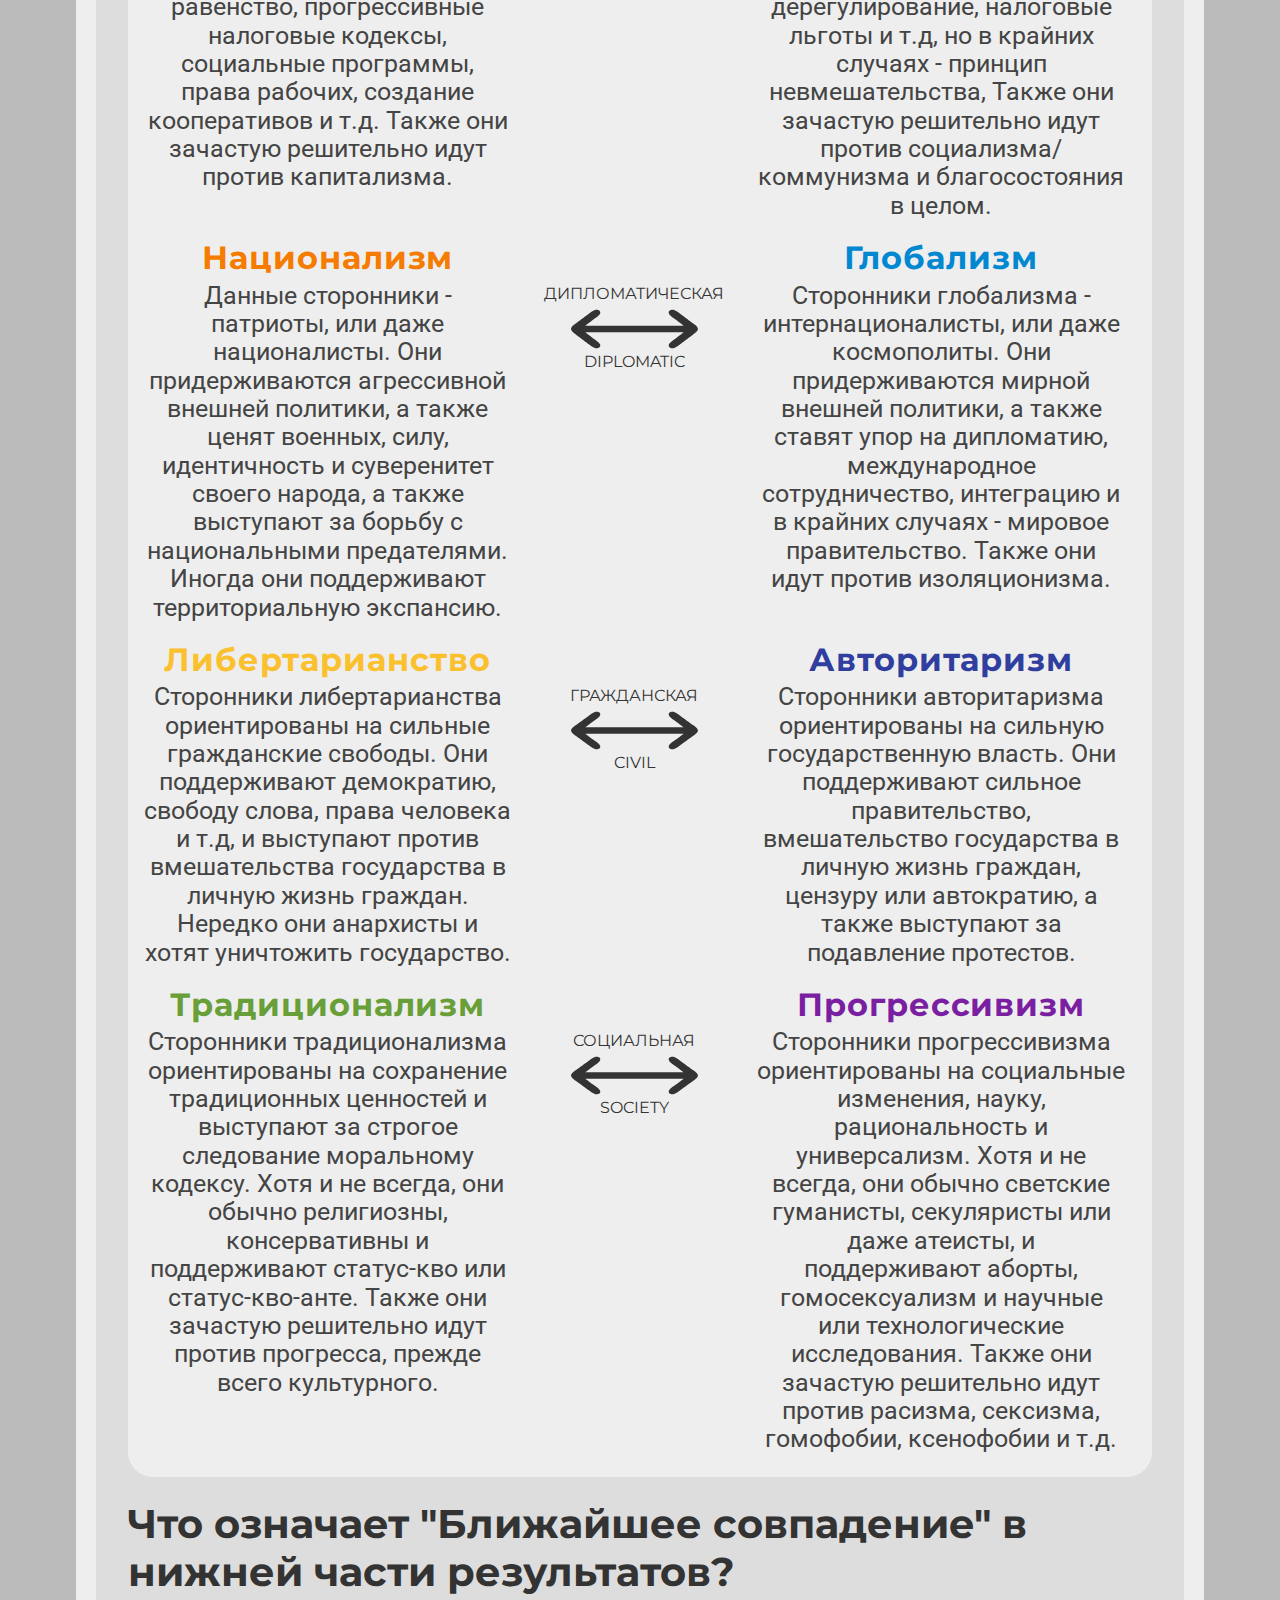
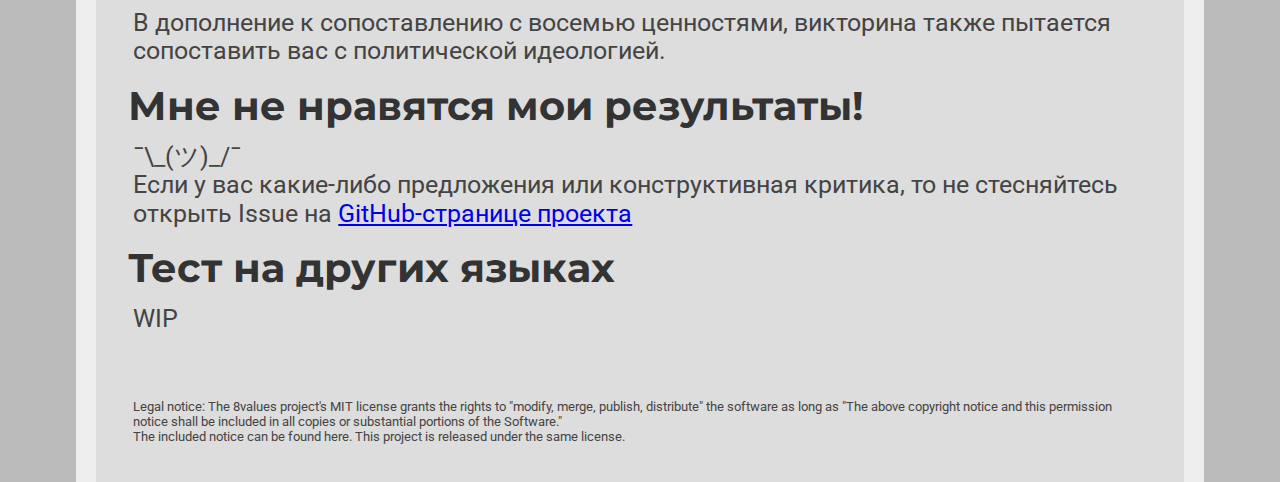
==== commit b1f10009: "Add files via upload" ====
--- a/index.html
+++ b/index.html
@@ -175,7 +175,7 @@
             <p class="value"><b style="color:#7b1fa2;">Прогрессивизм</b></p>
             <p class="blurb-text">
                 Сторонники прогрессивизма ориентированы на социальные изменения, науку, рациональность и универсализм.
-                Хотя и не всегда, они обычно светские гуманисты, секуляристы или даже атеисты, и поддерживают аборты, гомосексуализм, мультикультурализм, охрану окружающей среды и научные или технологические исследования. Также они зачастую решительно идут против расизма, сексизма, гомофобии, ксенофобии и т.д.
+                Хотя и не всегда, они обычно светские гуманисты, секуляристы или даже атеисты, и поддерживают аборты, гомосексуализм и научные или технологические исследования. Также они зачастую решительно идут против расизма, сексизма, гомофобии, ксенофобии и т.д.
             </p>
         </div>
     </div>
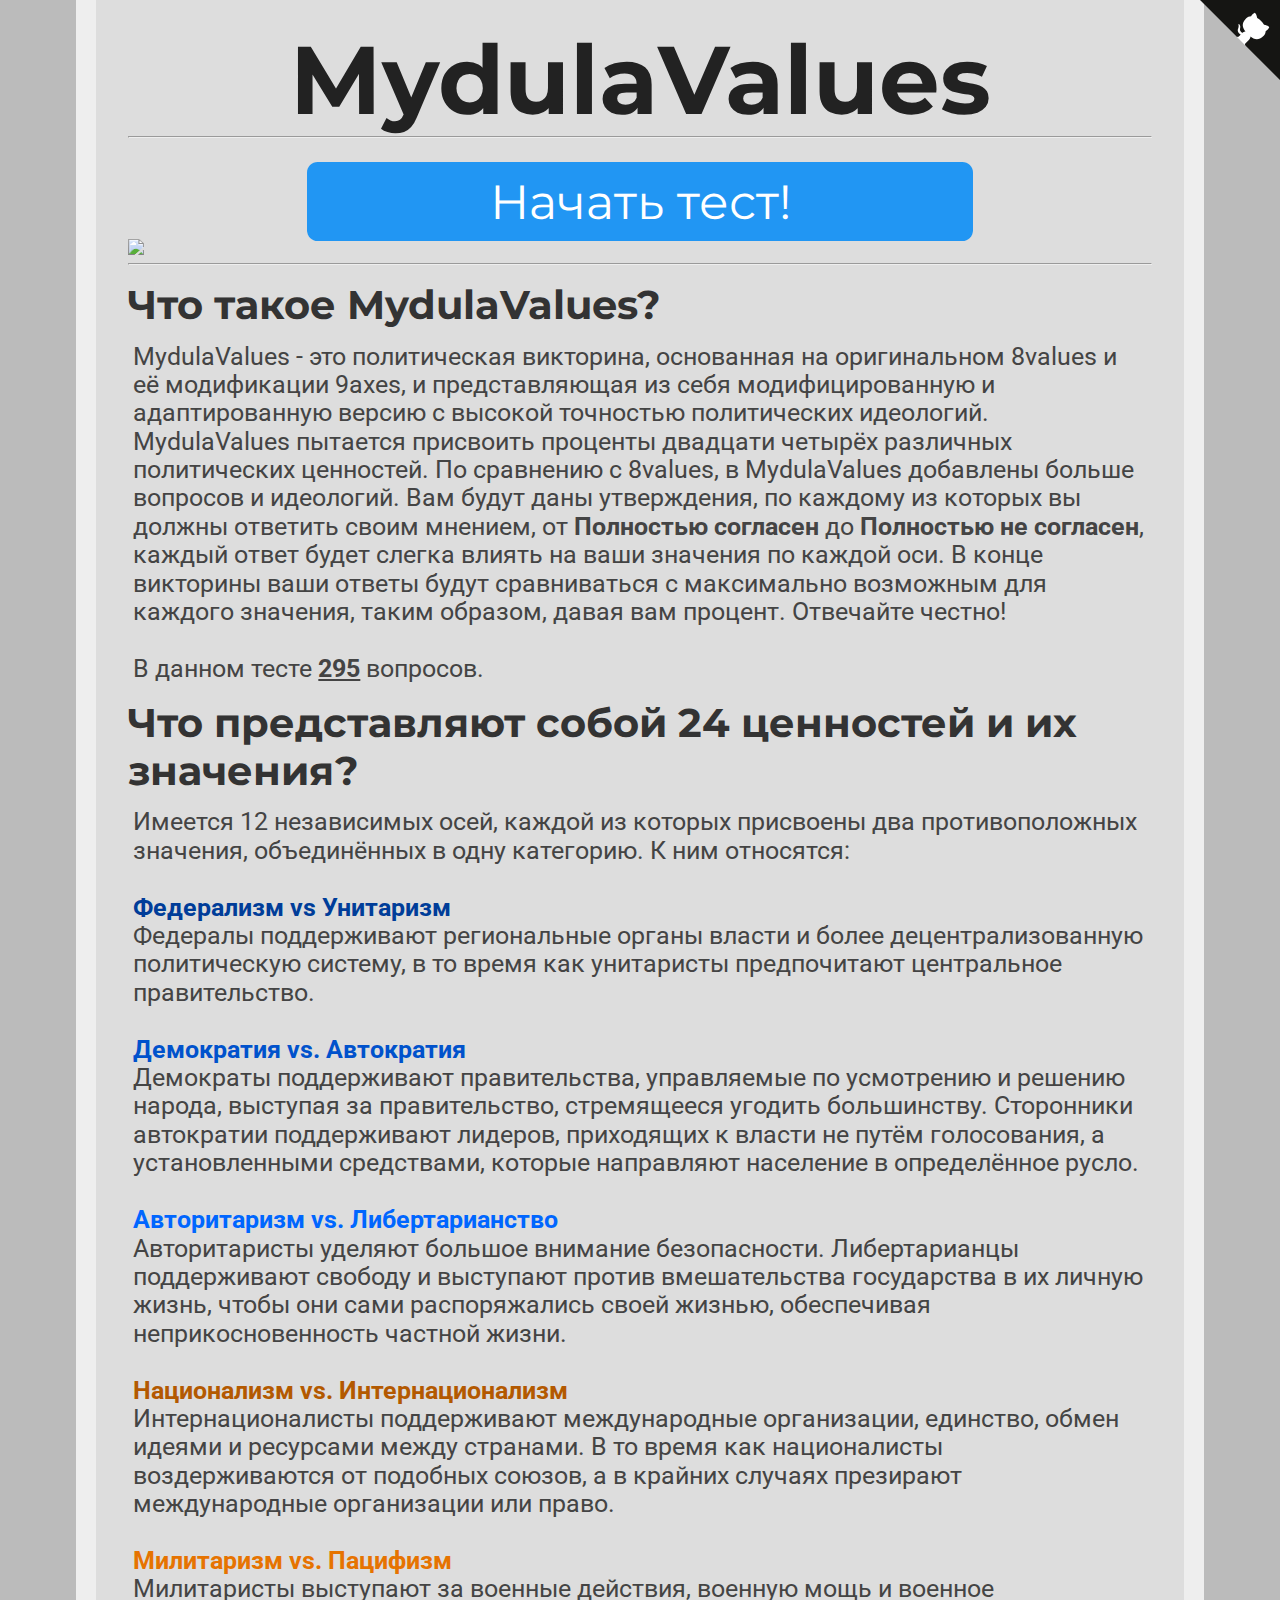
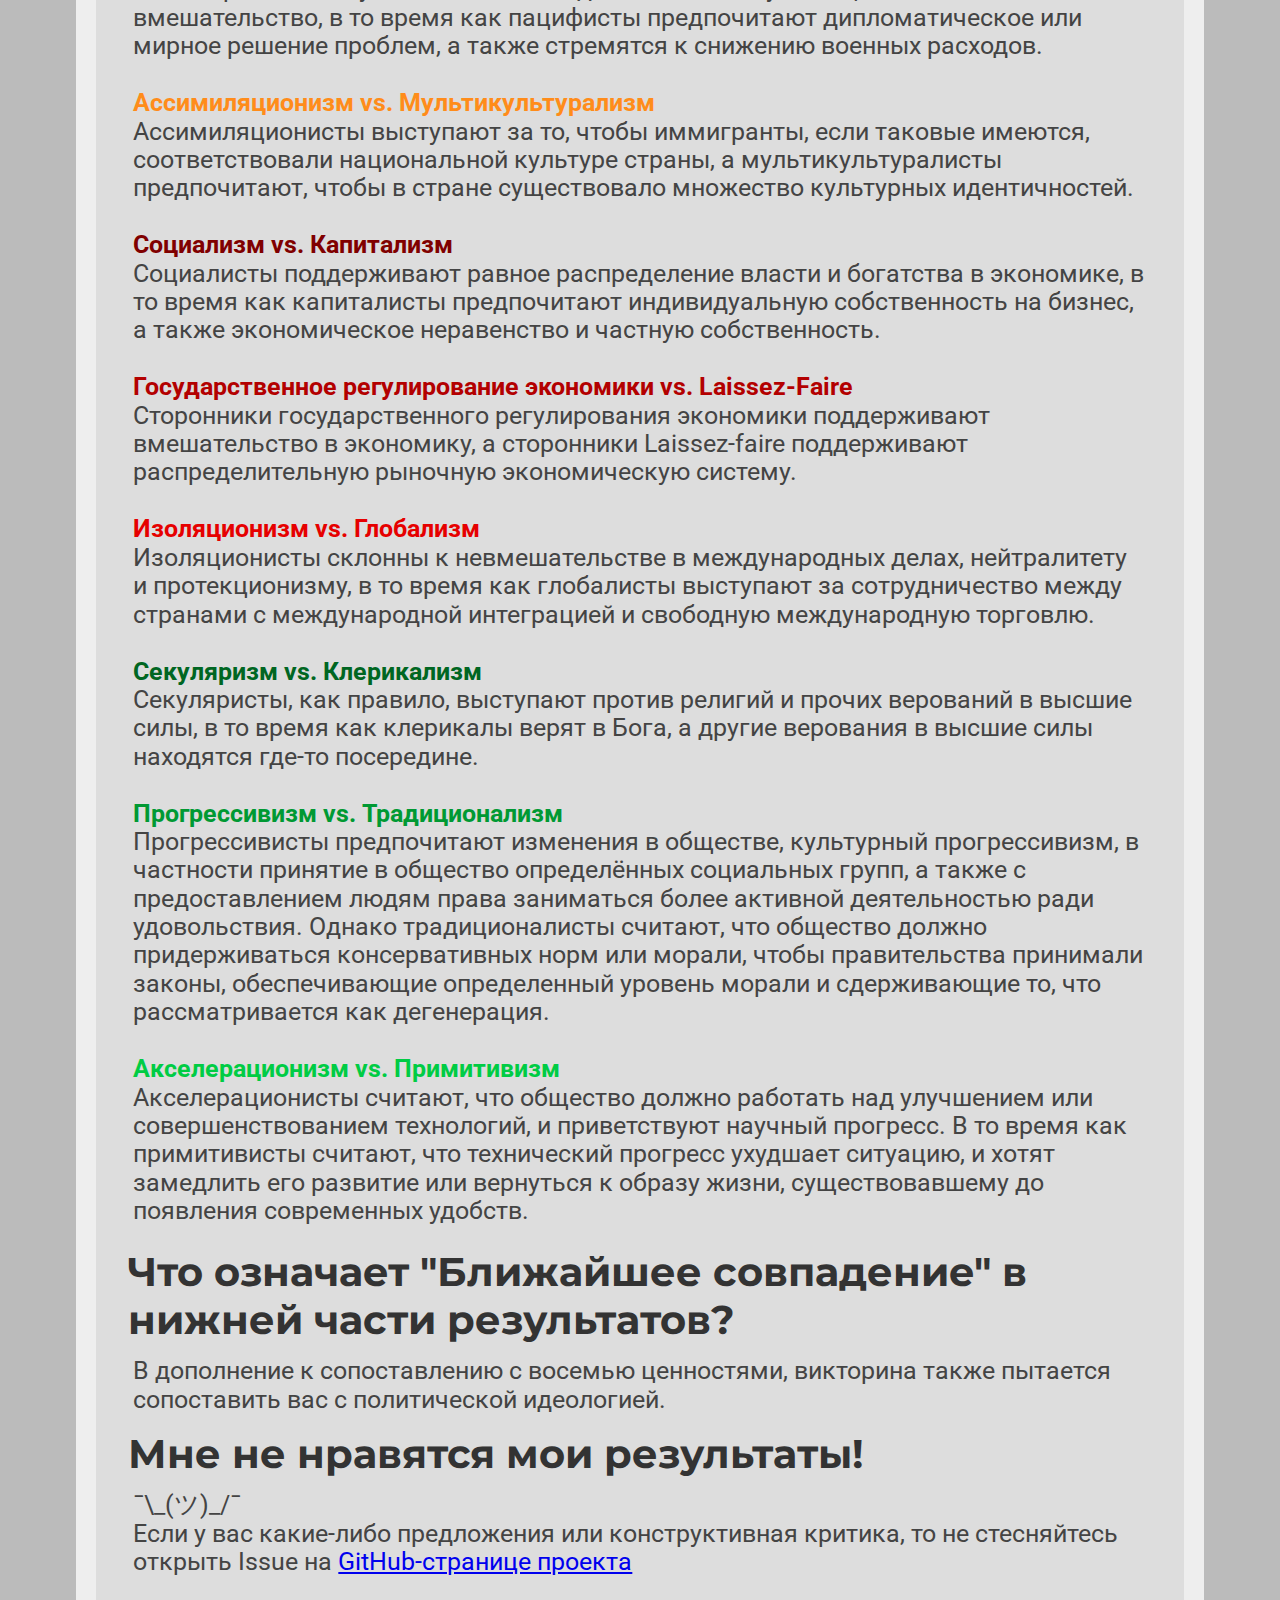
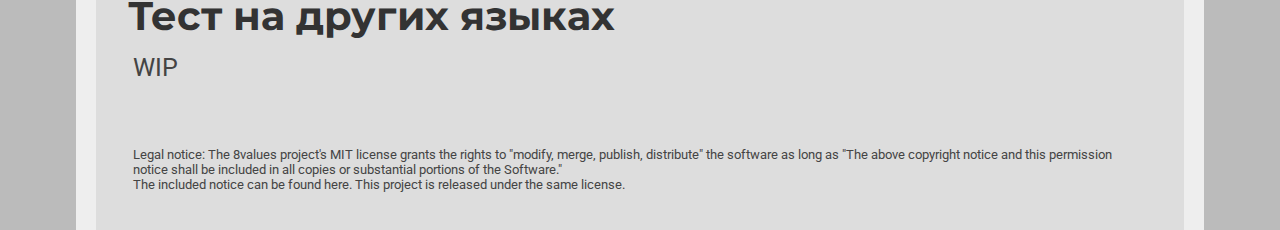
==== commit baf87791: "Add files via upload" ====
--- a/index.html
+++ b/index.html
@@ -6,12 +6,12 @@
     <link rel="shortcut icon" type="x-icon" href="icon.png">
     <meta charset="utf-8">
 
-    <meta name="description" content="MydulaValues - это политическая викторина, основанная на оригинальном 8values, и представляющая из себя модифицированную и адаптированную версию с высокой точностью политических идеологий. MydulaValues, как и оригинальный 8values, пытается присвоить проценты восьми различным политическим ценностям. По сравнению с 8values, в MydulaValues добавлены больше вопросов и идеологий. Вам будут даны утверждения, по каждому из которых вы должны ответить своим мнением, от Полностью согласен до Полностью не согласен, каждый ответ будет слегка влиять на ваши значения по каждой оси. В конце викторины, ваши ответы будут сравниваться с максимально возможным для каждого значения, таким образом, давая вам процент. Отвечайте честно!" />
+    <meta name="description" content="MydulaValues - это политическая викторина, основанная на оригинальном 8values и её модификации 9axes, и представляющая из себя модифицированную и адаптированную версию с высокой точностью политических идеологий. MydulaValues пытается присвоить проценты двадцати четырёх различных политических ценностей. По сравнению с 8values, в MydulaValues добавлены больше вопросов и идеологий. Вам будут даны утверждения, по каждому из которых вы должны ответить своим мнением, от Полностью согласен до Полностью не согласен, каждый ответ будет слегка влиять на ваши значения по каждой оси. В конце викторины, ваши ответы будут сравниваться с максимально возможным для каждого значения, таким образом, давая вам процент. Однако стоит заметить, что не следует воспринимать это слишком серьёзно." />
 
     <!-- Twitter Card data -->
     <meta name="twitter:card" content="summary">
     <meta name="twitter:title" content="MydulaValues">
-    <meta name="twitter:description" content="MydulaValues - это политическая викторина, основанная на оригинальном 8values, и представляющая из себя модифицированную и адаптированную версию с высокой точностью политических идеологий. MydulaValues, как и оригинальный 8values, пытается присвоить проценты восьми различным политическим ценностям. По сравнению с 8values, в MydulaValues добавлены больше вопросов и идеологий. Вам будут даны утверждения, по каждому из которых вы должны ответить своим мнением, от Полностью согласен до Полностью не согласен, каждый ответ будет слегка влиять на ваши значения по каждой оси. В конце викторины, ваши ответы будут сравниваться с максимально возможным для каждого значения, таким образом, давая вам процент. Отвечайте честно!">
+    <meta name="twitter:description" content="MydulaValues - это политическая викторина, основанная на оригинальном 8values и её модификации 9axes, и представляющая из себя модифицированную и адаптированную версию с высокой точностью политических идеологий. MydulaValues пытается присвоить проценты двадцати четырёх различных политических ценностей. По сравнению с 8values, в MydulaValues добавлены больше вопросов и идеологий. Вам будут даны утверждения, по каждому из которых вы должны ответить своим мнением, от Полностью согласен до Полностью не согласен, каждый ответ будет слегка влиять на ваши значения по каждой оси. В конце викторины, ваши ответы будут сравниваться с максимально возможным для каждого значения, таким образом, давая вам процент. Однако стоит заметить, что не следует воспринимать это слишком серьёзно.">
     <!-- Twitter Summary card images must be at least 120x120px -->
     <meta name="twitter:image" content="https://Mydula.github.io/MydulaValues/lg.png">
 
@@ -20,7 +20,7 @@
     <meta property="og:type" content="article" />
     <meta property="og:url" content="https://Mydula.github.io/MydulaValues/" />
     <meta property="og:image" content="https://Mydula.github.io/MydulaValues/lg.png" />
-    <meta property="og:description" content="MydulaValues - это политическая викторина, основанная на оригинальном 8values, и представляющая из себя модифицированную и адаптированную версию с высокой точностью политических идеологий. MydulaValues, как и оригинальный 8values, пытается присвоить проценты восьми различным политическим ценностям. По сравнению с 8values, в MydulaValues добавлены больше вопросов и идеологий. Вам будут даны утверждения, по каждому из которых вы должны ответить своим мнением, от Полностью согласен до Полностью не согласен, каждый ответ будет слегка влиять на ваши значения по каждой оси. В конце викторины, ваши ответы будут сравниваться с максимально возможным для каждого значения, таким образом, давая вам процент. Отвечайте честно!" />
+    <meta property="og:description" content="MydulaValues - это политическая викторина, основанная на оригинальном 8values и её модификации 9axes, и представляющая из себя модифицированную и адаптированную версию с высокой точностью политических идеологий. MydulaValues пытается присвоить проценты двадцати четырёх различных политических ценностей. По сравнению с 8values, в MydulaValues добавлены больше вопросов и идеологий. Вам будут даны утверждения, по каждому из которых вы должны ответить своим мнением, от Полностью согласен до Полностью не согласен, каждый ответ будет слегка влиять на ваши значения по каждой оси. В конце викторины, ваши ответы будут сравниваться с максимально возможным для каждого значения, таким образом, давая вам процент. Однако стоит заметить, что не следует воспринимать это слишком серьёзно." />
     <meta property="og:site_name" content="Mydula.github.io/MydulaValues/" />
 
 </head>
@@ -62,29 +62,16 @@
 }</style>
 <h1>MydulaValues</h1>
 <hr>
-<div class="center">
-    <div class="axis_name quadcolumn">ECONOMIC</div>
-    <div class="axis_name quadcolumn">DIPLOMATIC</div>
-    <div class="axis_name quadcolumn">CIVIL</div>
-    <div class="axis_name quadcolumn">SOCIETAL</div>
-    <a href="#anchor1"><img src="value_images/equality.svg" class="quadcolumn"></a>
-    <a href="#anchor3"><img src="value_images/nation.svg" class="quadcolumn"></a>
-    <a href="#anchor5"><img src="value_images/liberty.svg" class="quadcolumn"></a>
-    <a href="#anchor7"><img src="value_images/tradition.svg" class="quadcolumn"></a>
-    <a href="#anchor2"><img src="value_images/markets.svg" class="quadcolumn"></a>
-    <a href="#anchor4"><img src="value_images/globe.svg" class="quadcolumn"></a>
-    <a href="#anchor6"><img src="value_images/authority.svg" class="quadcolumn"></a>
-    <a href="#anchor8"><img src="value_images/progress.svg" class="quadcolumn"></a>
-</div>
 <br>
 <button class="button" onclick="location.href='instructions.html';" style="font-size:36pt;">Начать тест!</button>
+<img src="values.png" class="center"></img>
 <br>
 <hr>
 <h2>Что такое MydulaValues?</h2>
-<p>MydulaValues - это политическая викторина, основанная на оригинальном 8values, и
-    представляющая из себя модифицированную и адаптированную версию с высокой точностью
-    политических идеологий. MydulaValues, как и оригинальный 8values, пытается присвоить
-    проценты восьми различным политическим ценностям. По сравнению с 8values, в MydulaValues
+<p>MydulaValues - это политическая викторина, основанная на оригинальном 8values и её
+    модификации 9axes, и представляющая из себя модифицированную и адаптированную версию
+    с высокой точностью политических идеологий. MydulaValues пытается присвоить проценты
+    двадцати четырёх различных политических ценностей. По сравнению с 8values, в MydulaValues
     добавлены больше вопросов и идеологий.
     Вам будут даны утверждения, по каждому из которых вы должны ответить своим мнением,
     от <b>Полностью согласен</b> до <b>Полностью не согласен</b>,
@@ -93,93 +80,44 @@
     таким образом, давая вам процент. Отвечайте честно!<br /><br />
     В данном тесте <b><u><span id="numOfQuestions"></span></u></b> вопросов.</p>
 
-<h2><a id="anchor">Что за 8 ценностей?</a></h2>
-<p>Есть четыре независимых оси - экономическая, дипломатическая, гражданская и социальная - и каждая имеет две противоположные ценности, присвоенные им.</p>
-<div class="explanation_bg">
-    <div class="spacer">
-        <div class="explanation_blurb_left" id="anchor1">
-            <p class="value"><b style="color:#d32f2f;">Социализм</b></p>
-            <p class="blurb-text">
-                Сторонники социализма выступают за экономику, ориентированную на равномерное распределение богатств и ресурсов среди населения.
-                Они поддерживают равенство, прогрессивные налоговые кодексы, социальные программы, права рабочих, создание кооперативов и т.д. Также они зачастую решительно идут против капитализма.
-            </p>
-        </div>
-        <div class="explanation_axis">
-            <p class="axis_name">ЭКОНОМИЧЕСКАЯ</p>
-            <img class="arrow" src="double_arrow.svg"/>
-            <p class="axis_name" style="margin-top: 4px;">ECONOMIC</p>
-        </div>
-        <div class="explanation_blurb_right" id="anchor2">
-            <p class="value"><b style="color:#00796b;">Капитализм</b></p>
-            <p class="blurb-text">
-                Сторонники капитализма выступают за экономику, ориентированную на быстрый рост.
-                Они поддерживают снижение налогов, приватизацию, дерегулирование, налоговые льготы и т.д, но в крайних случаях - принцип невмешательства, Также они зачастую решительно идут против социализма/коммунизма и благосостояния в целом.
-            </p>
-        </div>
-    </div>
-    <div class="spacer">
-        <div class="explanation_blurb_left" id="anchor3">
-            <p class="value"><b style="color:#f57c00;">Национализм</b></p>
-            <p class="blurb-text">
-                Данные сторонники - патриоты, или даже националисты. 
-                Они придерживаются агрессивной внешней политики, а также ценят военных, силу, идентичность и суверенитет своего народа, а также выступают за борьбу с национальными предателями. Иногда они поддерживают территориальную экспансию.
-            </p>
-        </div>
-        <div class="explanation_axis">
-            <p class="axis_name">ДИПЛОМАТИЧЕСКАЯ</p>
-            <img class="arrow" src="double_arrow.svg"/>
-            <p class="axis_name" style="margin-top: 4px;">DIPLOMATIC</p>
-        </div>
-        <div class="explanation_blurb_right" id="anchor4">
-            <p class="value"><b style="color:#0288d1;">Глобализм</b></p>
-            <p class="blurb-text">
-                Сторонники глобализма - интернационалисты, или даже космополиты.
-                Они придерживаются мирной внешней политики, а также ставят упор на дипломатию, международное сотрудничество, интеграцию и в крайних случаях - мировое правительство. Также они идут против изоляционизма.
-            </p>
-        </div>
-    </div>
-    <div class="spacer">
-        <div class="explanation_blurb_left" id="anchor5">
-            <p class="value"><b style="color:#fbc02d;">Либертарианство</b></p>
-            <p class="blurb-text">
-                Сторонники либертарианства ориентированы на сильные гражданские свободы.
-                Они поддерживают демократию, свободу слова, права человека и т.д, и выступают против вмешательства государства в личную жизнь граждан. Нередко они анархисты и хотят уничтожить государство.
-            </p>
-        </div>
-        <div class="explanation_axis">
-            <p class="axis_name">ГРАЖДАНСКАЯ</p>
-            <img class="arrow" src="double_arrow.svg"/>
-            <p class="axis_name" style="margin-top: 4px;">CIVIL</p>
-        </div>
-        <div class="explanation_blurb_right" id="anchor6">
-            <p class="value"><b style="color:#303f9f;">Авторитаризм</b></p>
-            <p class="blurb-text">
-                Сторонники авторитаризма ориентированы на сильную государственную власть.
-                Они поддерживают сильное правительство, вмешательство государства в личную жизнь граждан, цензуру или автократию, а также выступают за подавление протестов. </p>
-        </div>
-    </div>
-    <div class="spacer">
-        <div class="explanation_blurb_left" id="anchor7">
-            <p class="value"><b style="color:#689f38;">Традиционализм</b></p>
-            <p class="blurb-text">
-                Сторонники традиционализма ориентированы на сохранение традиционных ценностей и выступают за строгое следование моральному кодексу.
-                Хотя и не всегда, они обычно религиозны, консервативны и поддерживают статус-кво или статус-кво-анте. Также они зачастую решительно идут против прогресса, прежде всего культурного.
-            </p>
-        </div>
-        <div class="explanation_axis">
-            <p class="axis_name">СОЦИАЛЬНАЯ</p>
-            <img class="arrow" src="double_arrow.svg"/>
-            <p class="axis_name" style="margin-top: 4px;">SOCIETY</p>
-        </div>
-        <div class="explanation_blurb_right" id="anchor8">
-            <p class="value"><b style="color:#7b1fa2;">Прогрессивизм</b></p>
-            <p class="blurb-text">
-                Сторонники прогрессивизма ориентированы на социальные изменения, науку, рациональность и универсализм.
-                Хотя и не всегда, они обычно светские гуманисты, секуляристы или даже атеисты, и поддерживают аборты, гомосексуализм и научные или технологические исследования. Также они зачастую решительно идут против расизма, сексизма, гомофобии, ксенофобии и т.д.
-            </p>
-        </div>
-    </div>
-    <br/>
+<h2><a id="anchor">Что представляют собой 24 ценностей и их значения?</a></h2>
+    <p>Имеется 12 независимых осей, каждой из которых присвоены два противоположных значения, объединённых в одну категорию. К ним относятся:</p>
+
+    <br><p class="value-description"><b style="color:#003d99;">Федерализм vs Унитаризм</b><br/>
+        Федералы поддерживают региональные органы власти и более децентрализованную политическую систему, в то время как унитаристы предпочитают центральное правительство.</p>
+
+    <br><p class="value-description"><b style="color:#0052cc;">Демократия vs. Автократия</b><br/>
+        Демократы поддерживают правительства, управляемые по усмотрению и решению народа, выступая за правительство, стремящееся угодить большинству. Сторонники автократии поддерживают лидеров, приходящих к власти не путём голосования, а установленными средствами, которые направляют население в определённое русло.</p>
+
+    <br><p class="value-description"><b style="color:#0066ff;">Авторитаризм vs. Либертарианство</b><br/>
+        Авторитаристы уделяют большое внимание безопасности. Либертарианцы поддерживают свободу и выступают против вмешательства государства в их личную жизнь, чтобы они сами распоряжались своей жизнью, обеспечивая неприкосновенность частной жизни.</p>
+
+    <br><p class="value-description"><b style="color:#b35900;">Национализм vs. Интернационализм</b><br/>
+        Интернационалисты поддерживают международные организации, единство, обмен идеями и ресурсами между странами. В то время как националисты воздерживаются от подобных союзов, а в крайних случаях презирают международные организации или право.</p>
+
+    <br><p class="value-description"><b style="color:#e67300;">Милитаризм vs. Пацифизм</b><br/>
+        Милитаристы выступают за военные действия, военную мощь и военное вмешательство, в то время как пацифисты предпочитают дипломатическое или мирное решение проблем, а также стремятся к снижению военных расходов.</p>
+    
+    <br><p class="value-description"><b style="color:#ff8c1a;">Ассимиляционизм vs. Мультикультурализм</b><br/>
+        Ассимиляционисты выступают за то, чтобы иммигранты, если таковые имеются, соответствовали национальной культуре страны, а мультикультуралисты предпочитают, чтобы в стране существовало множество культурных идентичностей.</p>
+
+    <br><p class="value-description"><b style="color:#800000;">Социализм vs. Капитализм</b><br/>
+        Социалисты поддерживают равное распределение власти и богатства в экономике, в то время как капиталисты предпочитают индивидуальную собственность на бизнес, а также экономическое неравенство и частную собственность.</p>
+
+    <br><p class="value-description"><b style="color:#b30000;">Государственное регулирование экономики vs. Laissez-Faire</b><br/>
+        Сторонники государственного регулирования экономики поддерживают вмешательство в экономику, а сторонники Laissez-faire поддерживают распределительную рыночную экономическую систему.</p>
+
+    <br><p class="value-description"><b style="color:#e60000;">Изоляционизм vs. Глобализм</b><br/>
+        Изоляционисты склонны к невмешательстве в международных делах, нейтралитету и протекционизму, в то время как глобалисты выступают за сотрудничество между странами с международной интеграцией и свободную международную торговлю.</p>
+
+    <br><p class="value-description"><b style="color:#006622;">Секуляризм vs. Клерикализм</b><br/>
+        Секуляристы, как правило, выступают против религий и прочих верований в высшие силы, в то время как клерикалы верят в Бога, а другие верования в высшие силы находятся где-то посередине.</p>
+
+    <br><p class="value-description"><b style="color:#009933;">Прогрессивизм vs. Традиционализм</b><br/>
+        Прогрессивисты предпочитают изменения в обществе, культурный прогрессивизм, в частности принятие в общество определённых социальных групп, а также с предоставлением людям права заниматься более активной деятельностью ради удовольствия. Однако традиционалисты считают, что общество должно придерживаться консервативных норм или морали, чтобы правительства принимали законы, обеспечивающие определенный уровень морали и сдерживающие то, что рассматривается как дегенерация.</p>
+
+    <br><p class="value-description"><b style="color:#00cc44;">Акселерационизм vs. Примитивизм</b><br/>
+        Акселерационисты считают, что общество должно работать над улучшением или совершенствованием технологий, и приветствуют научный прогресс. В то время как примитивисты считают, что технический прогресс ухудшает ситуацию, и хотят замедлить его развитие или вернуться к образу жизни, существовавшему до появления современных удобств.
 </div>
 
 <h2 style="margin-top: 17pt;">Что означает "Ближайшее совпадение" в нижней части результатов?</h2>
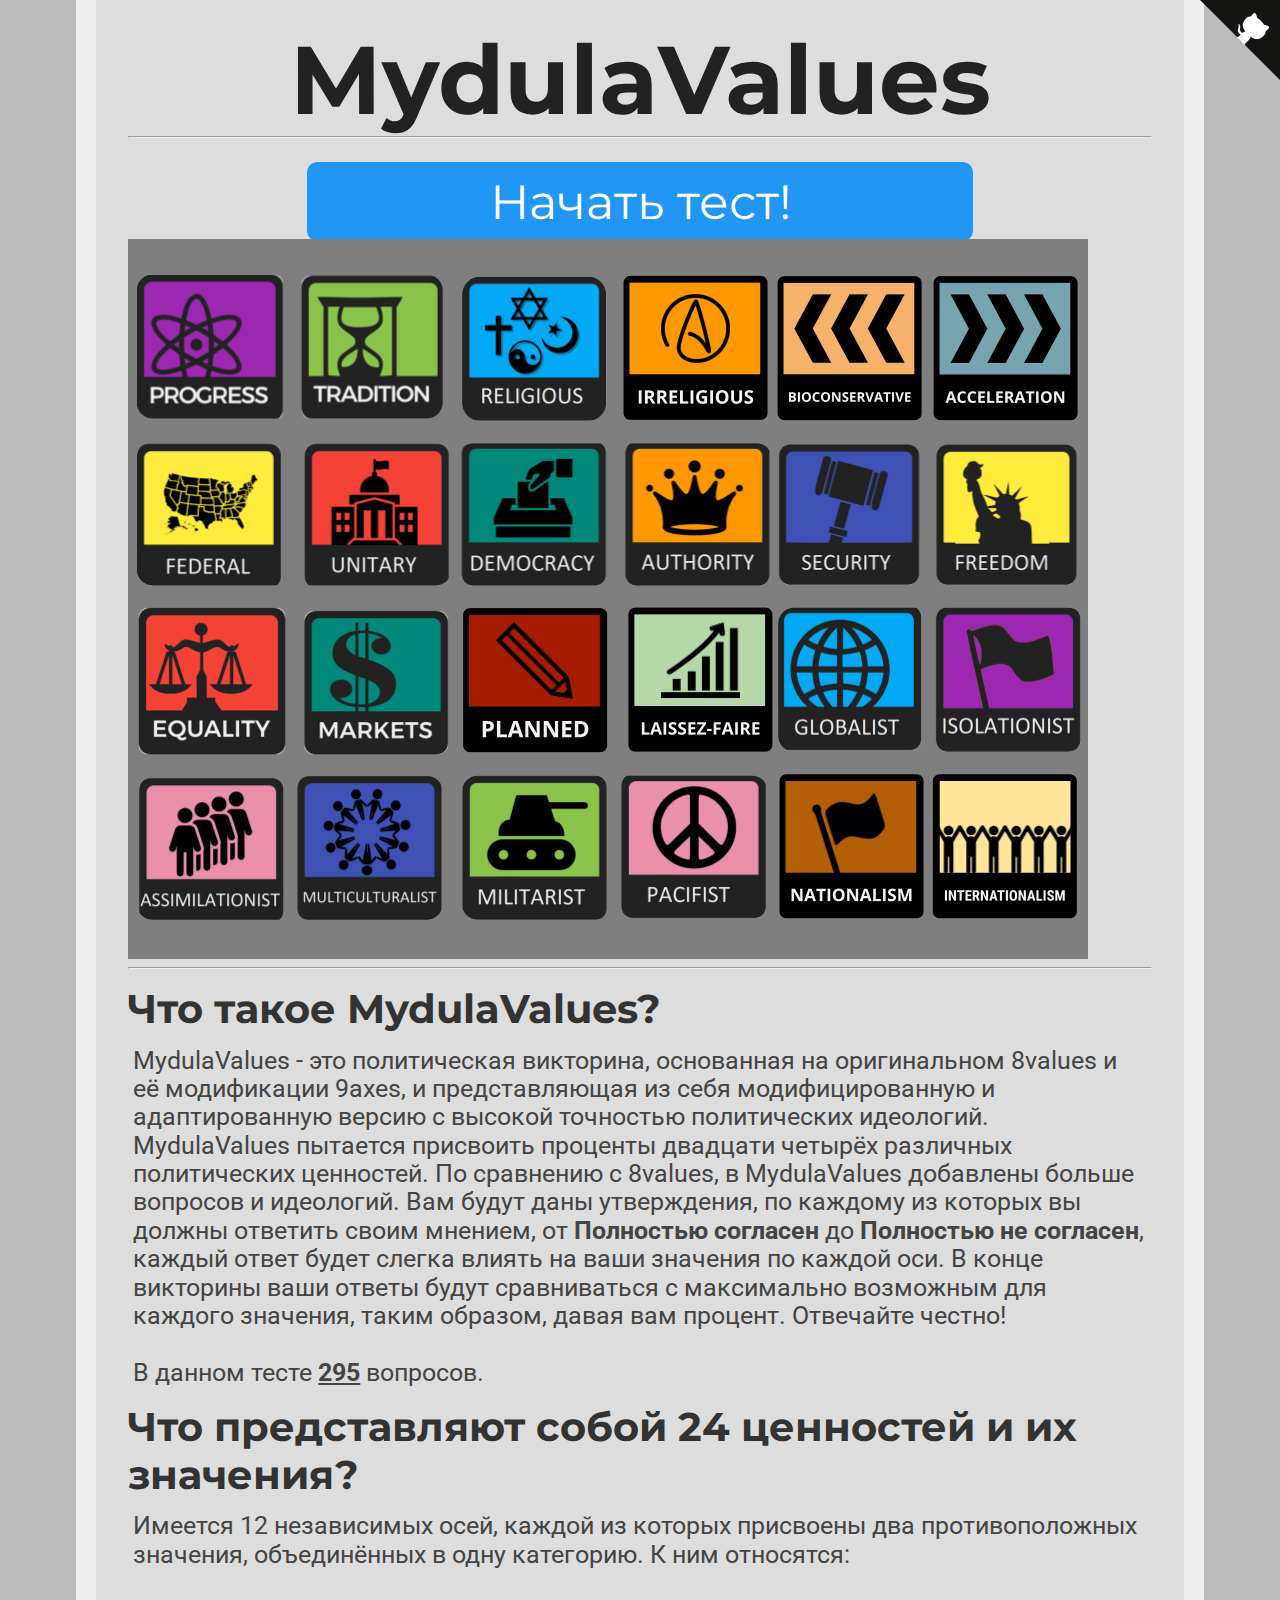
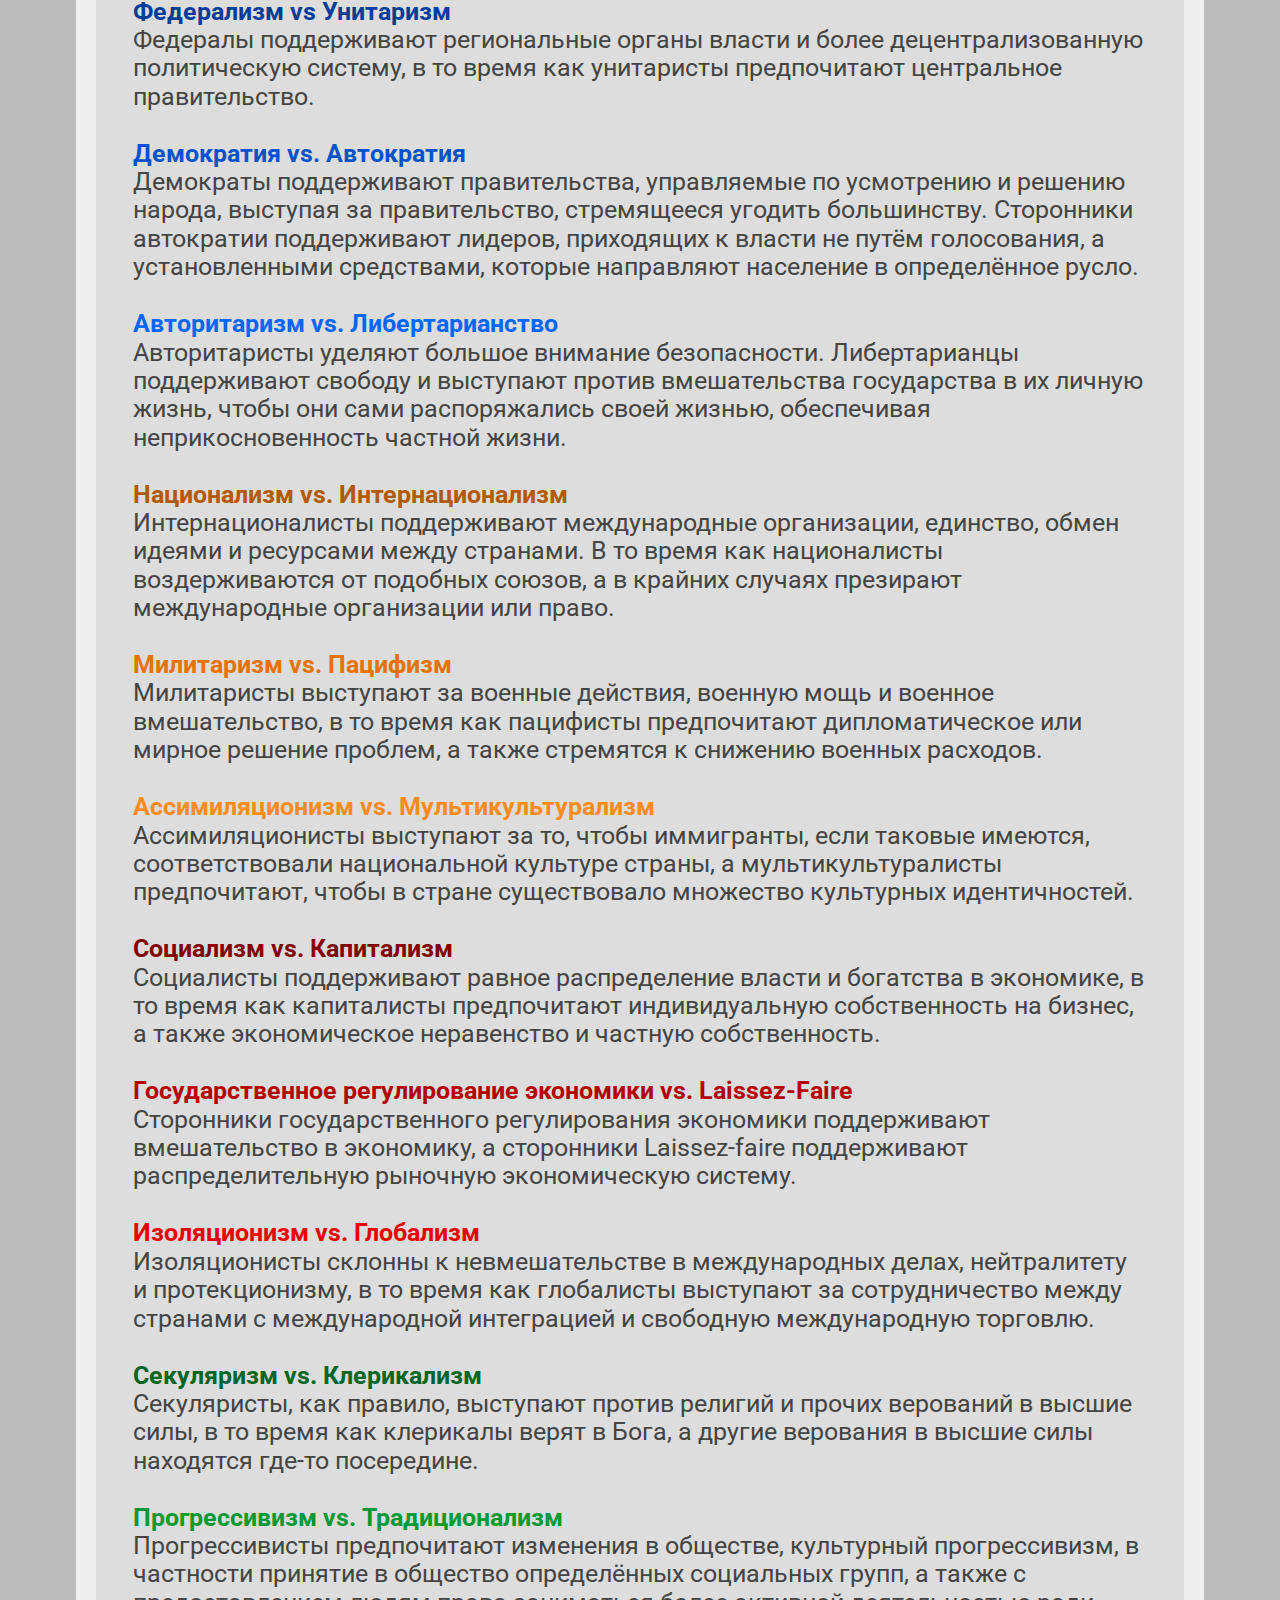
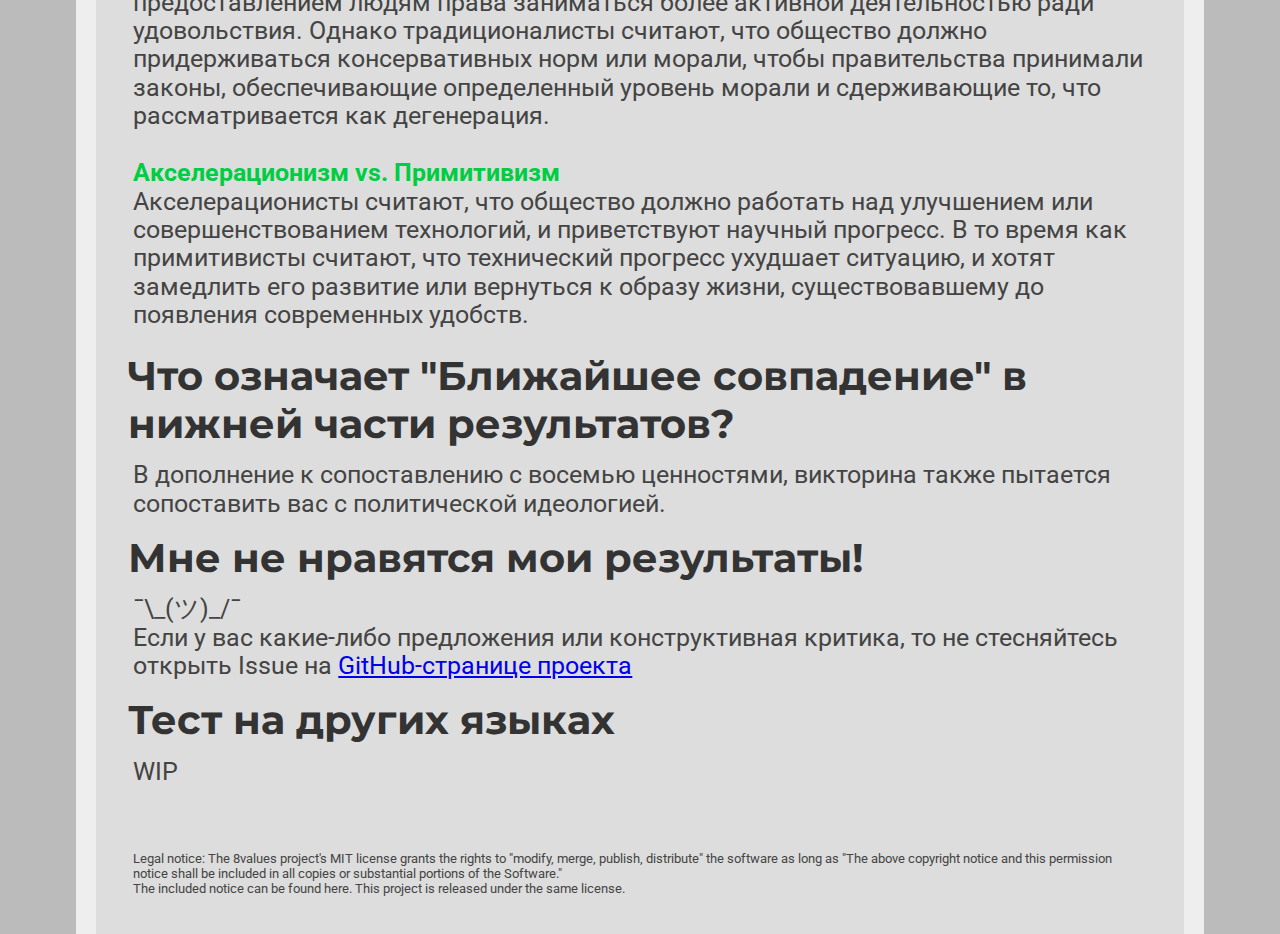
==== commit b92d830e: "Add files via upload" ====
--- a/index.html
+++ b/index.html
@@ -64,7 +64,7 @@
 <hr>
 <br>
 <button class="button" onclick="location.href='instructions.html';" style="font-size:36pt;">Начать тест!</button>
-<img src="values.png" class="center"></img>
+<img src="lg.png" class="center"></img>
 <br>
 <hr>
 <h2>Что такое MydulaValues?</h2>
--- a/style.css
+++ b/style.css
@@ -228,45 +228,125 @@
     color: #222222;
     display: inline-block;
 }
-div.equality {
+div.f {
+    background-color: #ffeb3b;
+    text-align: left;
+    border-right-style: solid;
+}
+div.f2 {
     background-color: #f44336;
-    text-align: left;
-    border-right-style: solid;
-}
-div.wealth {
+    text-align: right;
+    border-left-style: solid;
+}
+div.d {
     background-color: #00897b;
-    text-align: right;
-    border-left-style: solid;
-}
-div.liberty {
+    text-align: left;
+    border-right-style: solid;
+}
+div.d2 {
+    background-color: #ff9800;
+    text-align: right;
+    border-left-style: solid;
+}
+div.g {
+    background-color: #3f51b5;
+    text-align: left;
+    border-right-style: solid;
+}
+div.g2 {
     background-color: #ffeb3b;
-    text-align: left;
-    border-right-style: solid;
-}
-div.authority {
+    text-align: right;
+    border-left-style: solid;
+}
+div.n {
+    background-color: #FFE599;
+    text-align: left;
+    border-right-style: solid;
+}
+div.n2 {
+    background-color: #B45F06;
+    text-align: right;
+    border-left-style: solid;
+}
+div.m {
+    background-color: #8bc34a;
+    text-align: left;
+    border-right-style: solid;
+}
+div.m2 {
+    background-color: #ea90ab;
+    text-align: right;
+    border-left-style: solid;
+}
+div.c {
+    background-color: #ea90ab;
+    text-align: left;
+    border-right-style: solid;
+}
+div.c2 {
     background-color: #3f51b5;
     text-align: right;
     border-left-style: solid;
 }
-div.peace {
+div.e {
+    background-color: #f44336;
+    text-align: left;
+    border-right-style: solid;
+}
+div.e2 {
+    background-color: #FFD966;
+    text-align: right;
+    border-left-style: solid;
+}
+div.r {
+    background-color: #A61C00;
+    text-align: left;
+    border-right-style: solid;
+}
+div.r2 {
+    background-color: #00897B;
+    text-align: right;
+    border-left-style: solid;
+}
+div.i {
+    background-color: #9C27B0;
+    text-align: left;
+    border-right-style: solid;
+}
+div.i2 {
+    background-color: #03A9F4;
+    text-align: right;
+    border-left-style: solid;
+}
+div.s {
+    background-color: #ff9800;
+    text-align: left;
+    border-right-style: solid;
+}
+div.s2 {
     background-color: #03a9f4;
     text-align: right;
     border-left-style: solid;
 }
-div.might {
-    background-color: #ff9800;
-    text-align: left;
-    border-right-style: solid;
-}
-div.progress {
+div.p {
     background-color: #9c27b0;
-    text-align: right;
-    border-left-style: solid;
-}
-div.tradition {
+    text-align: left;
+    border-right-style: solid;
+}
+div.p2 {
     background-color: #8bc34a;
-    text-align: left;
-    border-right-style: solid;
+    text-align: right;
+    border-left-style: solid;
+}
+div.a {
+    background-color: #76A5AF;
+    text-align: left;
+    border-right-style: solid;
+}
+div.a2 {
+    background-color: #F6B26B;
+    text-align: right;
+    border-left-style: solid;
 }
 span.weight-300 {
     font-weight: 300;
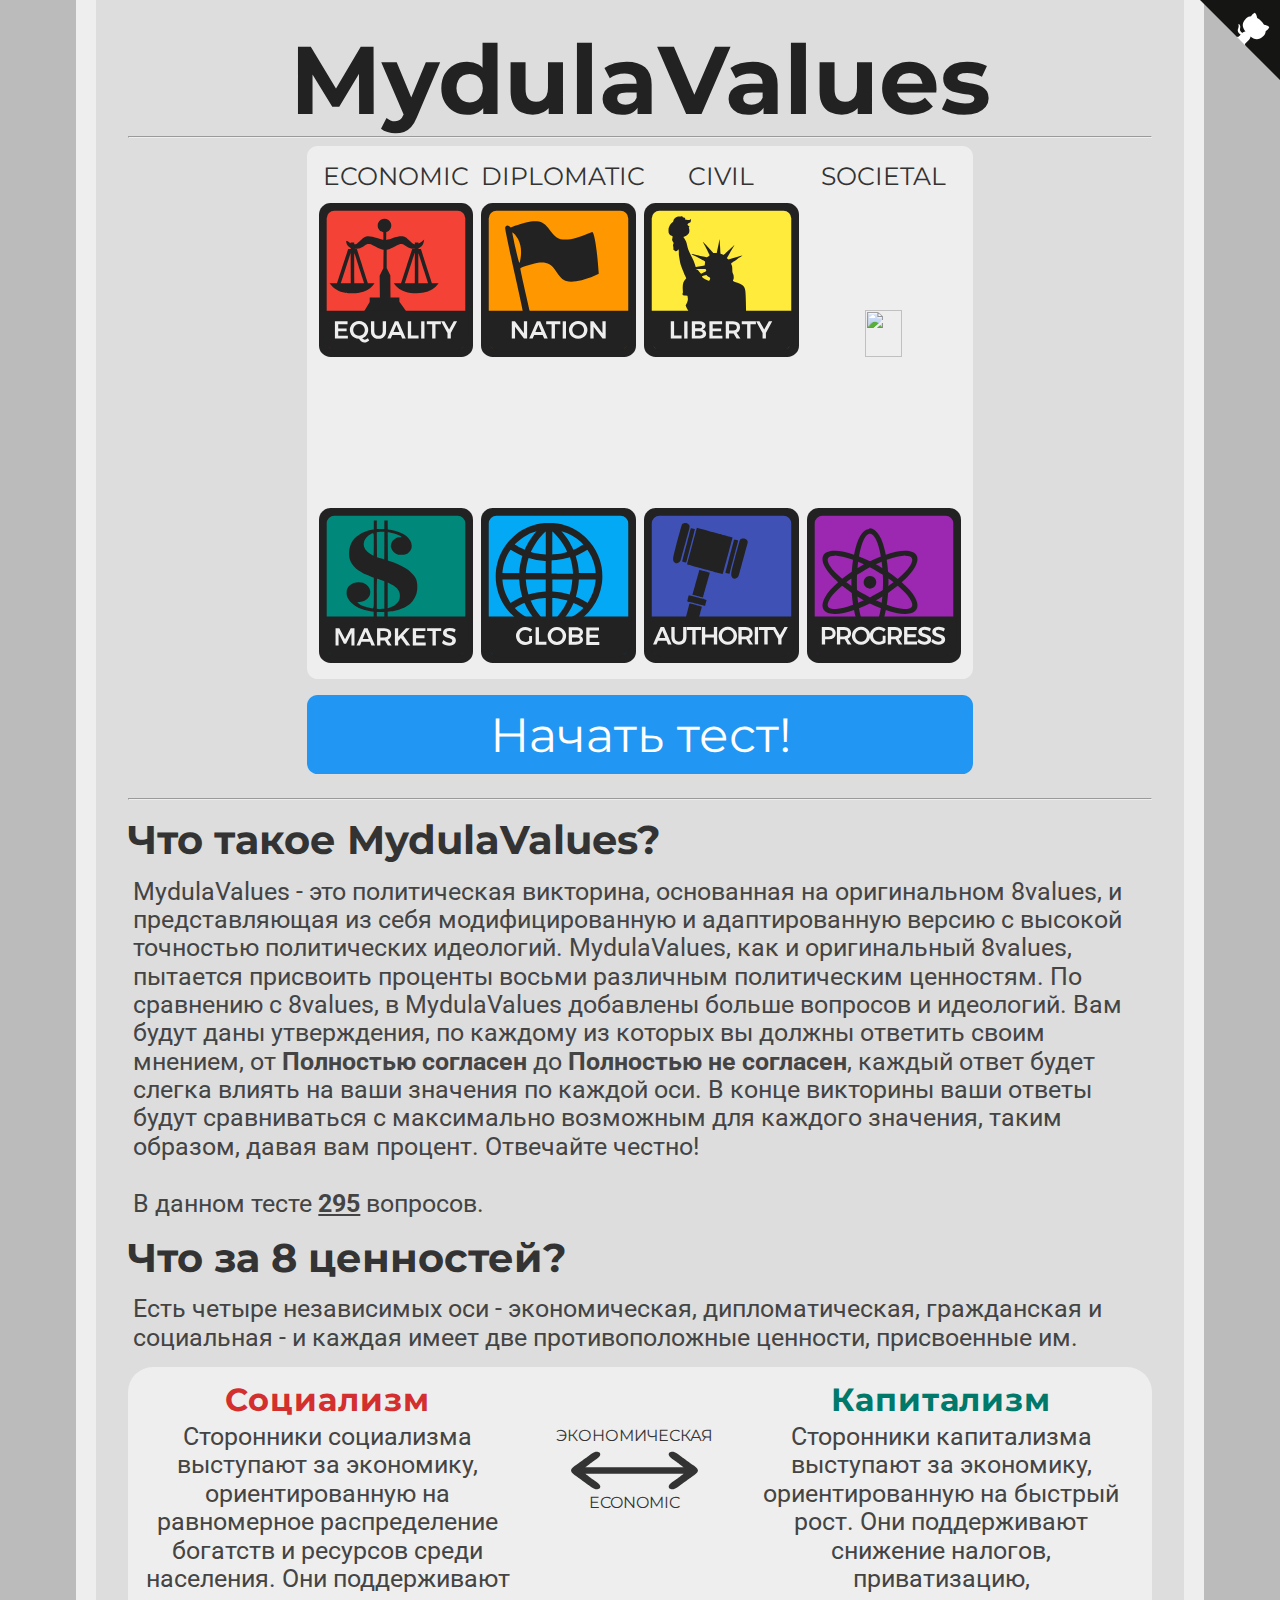
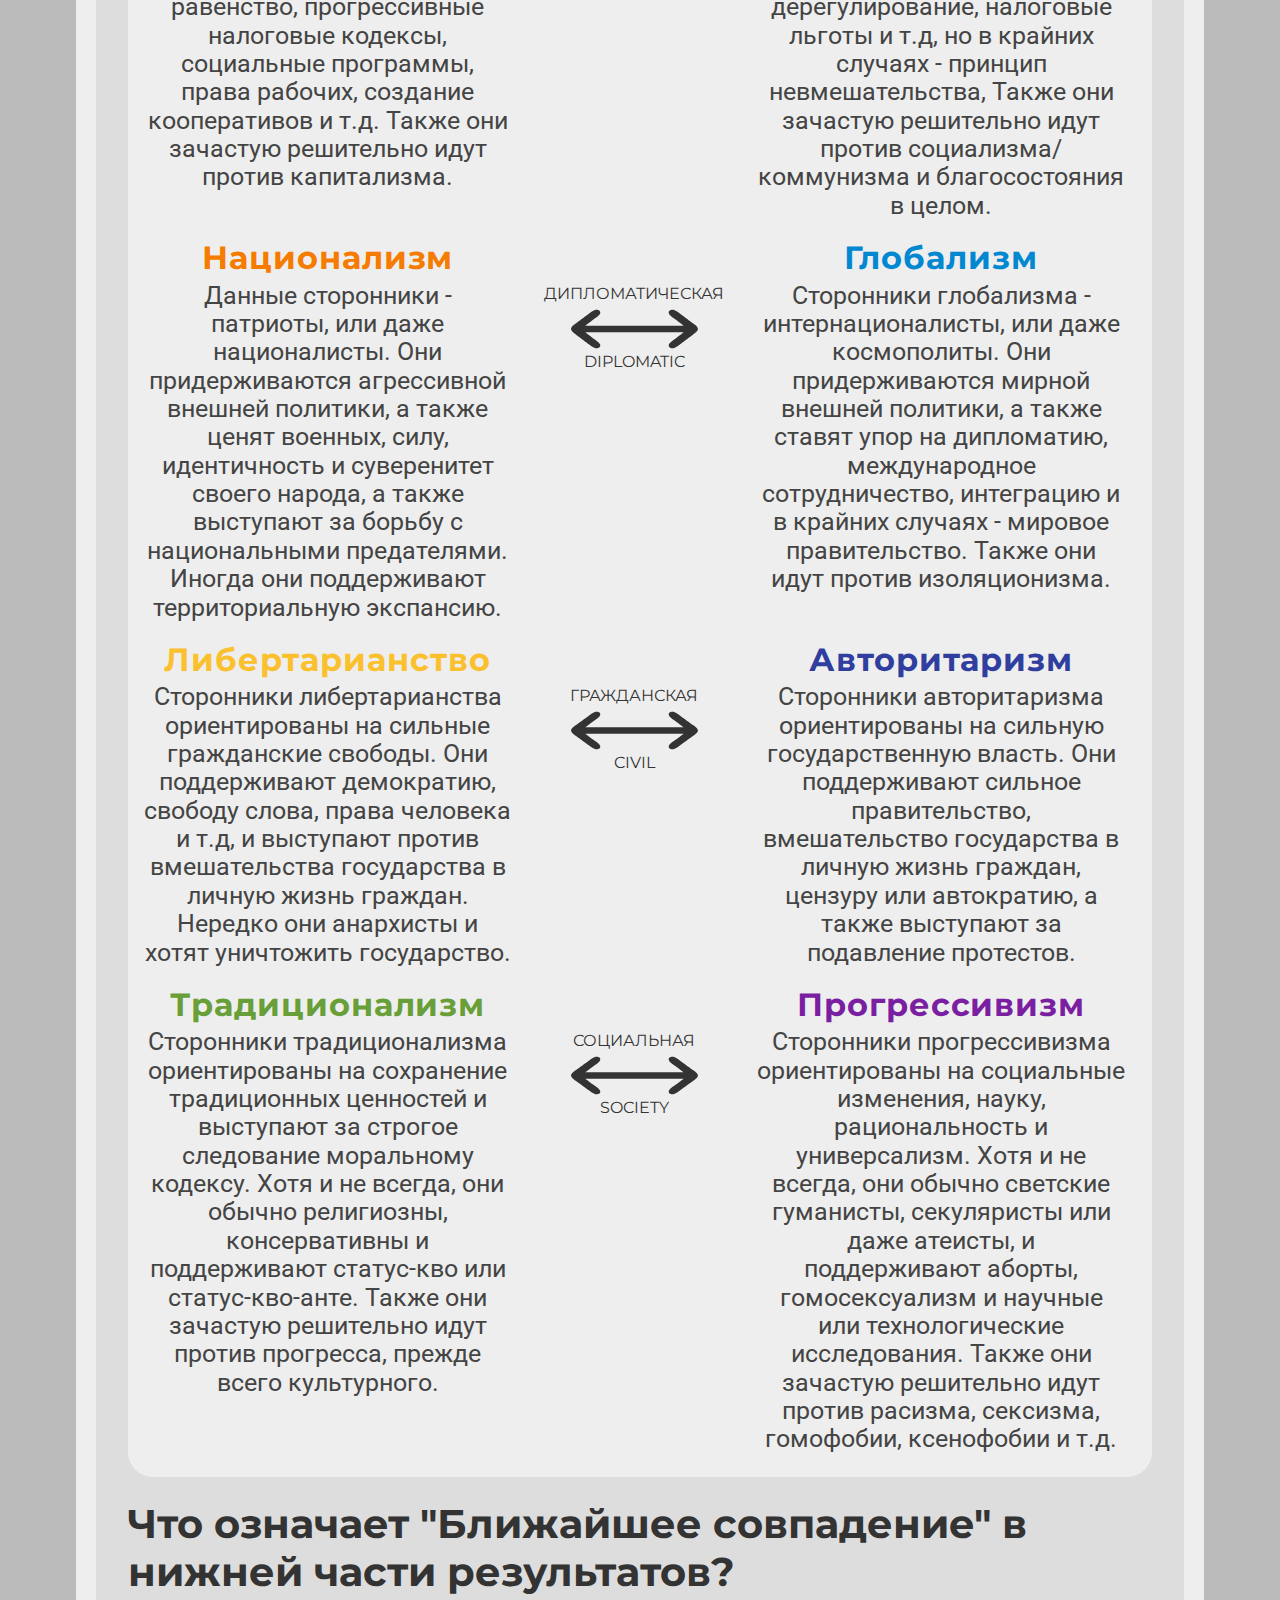
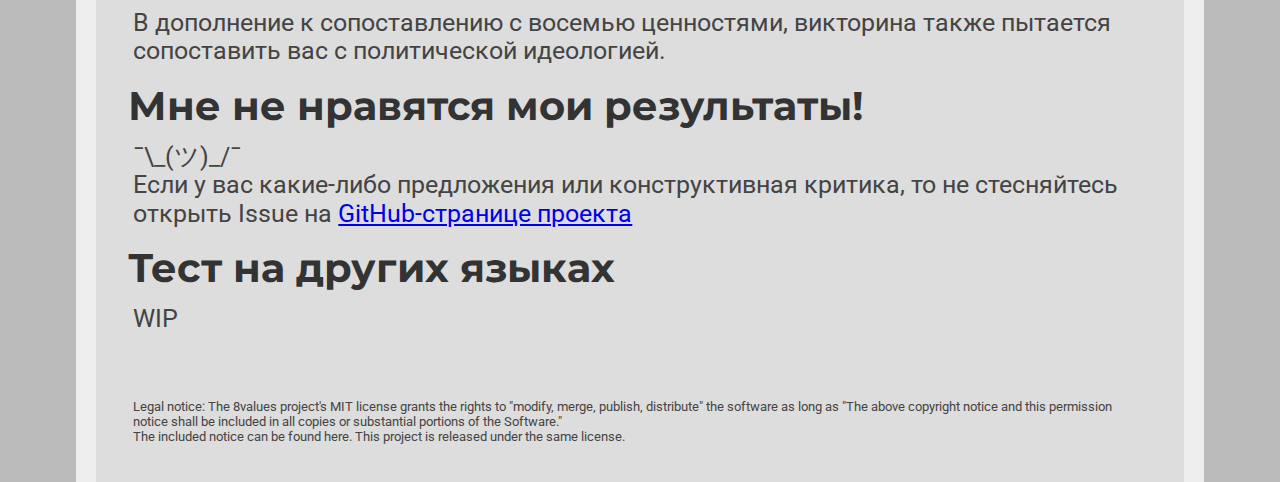
==== commit 21e9d37a: "Update index.html" ====
--- a/index.html
+++ b/index.html
@@ -6,12 +6,12 @@
     <link rel="shortcut icon" type="x-icon" href="icon.png">
     <meta charset="utf-8">
 
-    <meta name="description" content="MydulaValues - это политическая викторина, основанная на оригинальном 8values и её модификации 9axes, и представляющая из себя модифицированную и адаптированную версию с высокой точностью политических идеологий. MydulaValues пытается присвоить проценты двадцати четырёх различных политических ценностей. По сравнению с 8values, в MydulaValues добавлены больше вопросов и идеологий. Вам будут даны утверждения, по каждому из которых вы должны ответить своим мнением, от Полностью согласен до Полностью не согласен, каждый ответ будет слегка влиять на ваши значения по каждой оси. В конце викторины, ваши ответы будут сравниваться с максимально возможным для каждого значения, таким образом, давая вам процент. Однако стоит заметить, что не следует воспринимать это слишком серьёзно." />
+    <meta name="description" content="MydulaValues - это политическая викторина, основанная на оригинальном 8values, и представляющая из себя модифицированную и адаптированную версию с высокой точностью политических идеологий. MydulaValues, как и оригинальный 8values, пытается присвоить проценты восьми различным политическим ценностям. По сравнению с 8values, в MydulaValues добавлены больше вопросов и идеологий. Вам будут даны утверждения, по каждому из которых вы должны ответить своим мнением, от Полностью согласен до Полностью не согласен, каждый ответ будет слегка влиять на ваши значения по каждой оси. В конце викторины, ваши ответы будут сравниваться с максимально возможным для каждого значения, таким образом, давая вам процент. Отвечайте честно!" />
 
     <!-- Twitter Card data -->
     <meta name="twitter:card" content="summary">
     <meta name="twitter:title" content="MydulaValues">
-    <meta name="twitter:description" content="MydulaValues - это политическая викторина, основанная на оригинальном 8values и её модификации 9axes, и представляющая из себя модифицированную и адаптированную версию с высокой точностью политических идеологий. MydulaValues пытается присвоить проценты двадцати четырёх различных политических ценностей. По сравнению с 8values, в MydulaValues добавлены больше вопросов и идеологий. Вам будут даны утверждения, по каждому из которых вы должны ответить своим мнением, от Полностью согласен до Полностью не согласен, каждый ответ будет слегка влиять на ваши значения по каждой оси. В конце викторины, ваши ответы будут сравниваться с максимально возможным для каждого значения, таким образом, давая вам процент. Однако стоит заметить, что не следует воспринимать это слишком серьёзно.">
+    <meta name="twitter:description" content="MydulaValues - это политическая викторина, основанная на оригинальном 8values, и представляющая из себя модифицированную и адаптированную версию с высокой точностью политических идеологий. MydulaValues, как и оригинальный 8values, пытается присвоить проценты восьми различным политическим ценностям. По сравнению с 8values, в MydulaValues добавлены больше вопросов и идеологий. Вам будут даны утверждения, по каждому из которых вы должны ответить своим мнением, от Полностью согласен до Полностью не согласен, каждый ответ будет слегка влиять на ваши значения по каждой оси. В конце викторины, ваши ответы будут сравниваться с максимально возможным для каждого значения, таким образом, давая вам процент. Отвечайте честно!">
     <!-- Twitter Summary card images must be at least 120x120px -->
     <meta name="twitter:image" content="https://Mydula.github.io/MydulaValues/lg.png">
 
@@ -20,7 +20,7 @@
     <meta property="og:type" content="article" />
     <meta property="og:url" content="https://Mydula.github.io/MydulaValues/" />
     <meta property="og:image" content="https://Mydula.github.io/MydulaValues/lg.png" />
-    <meta property="og:description" content="MydulaValues - это политическая викторина, основанная на оригинальном 8values и её модификации 9axes, и представляющая из себя модифицированную и адаптированную версию с высокой точностью политических идеологий. MydulaValues пытается присвоить проценты двадцати четырёх различных политических ценностей. По сравнению с 8values, в MydulaValues добавлены больше вопросов и идеологий. Вам будут даны утверждения, по каждому из которых вы должны ответить своим мнением, от Полностью согласен до Полностью не согласен, каждый ответ будет слегка влиять на ваши значения по каждой оси. В конце викторины, ваши ответы будут сравниваться с максимально возможным для каждого значения, таким образом, давая вам процент. Однако стоит заметить, что не следует воспринимать это слишком серьёзно." />
+    <meta property="og:description" content="MydulaValues - это политическая викторина, основанная на оригинальном 8values, и представляющая из себя модифицированную и адаптированную версию с высокой точностью политических идеологий. MydulaValues, как и оригинальный 8values, пытается присвоить проценты восьми различным политическим ценностям. По сравнению с 8values, в MydulaValues добавлены больше вопросов и идеологий. Вам будут даны утверждения, по каждому из которых вы должны ответить своим мнением, от Полностью согласен до Полностью не согласен, каждый ответ будет слегка влиять на ваши значения по каждой оси. В конце викторины, ваши ответы будут сравниваться с максимально возможным для каждого значения, таким образом, давая вам процент. Отвечайте честно!" />
     <meta property="og:site_name" content="Mydula.github.io/MydulaValues/" />
 
 </head>
@@ -62,16 +62,29 @@
 }</style>
 <h1>MydulaValues</h1>
 <hr>
+<div class="center">
+    <div class="axis_name quadcolumn">ECONOMIC</div>
+    <div class="axis_name quadcolumn">DIPLOMATIC</div>
+    <div class="axis_name quadcolumn">CIVIL</div>
+    <div class="axis_name quadcolumn">SOCIETAL</div>
+    <a href="#anchor1"><img src="value_images/equality.svg" class="quadcolumn"></a>
+    <a href="#anchor3"><img src="value_images/nation.svg" class="quadcolumn"></a>
+    <a href="#anchor5"><img src="value_images/liberty.svg" class="quadcolumn"></a>
+    <a href="#anchor7"><img src="value_images/tradition.svg" class="quadcolumn"></a>
+    <a href="#anchor2"><img src="value_images/markets.svg" class="quadcolumn"></a>
+    <a href="#anchor4"><img src="value_images/globe.svg" class="quadcolumn"></a>
+    <a href="#anchor6"><img src="value_images/authority.svg" class="quadcolumn"></a>
+    <a href="#anchor8"><img src="value_images/progress.svg" class="quadcolumn"></a>
+</div>
 <br>
 <button class="button" onclick="location.href='instructions.html';" style="font-size:36pt;">Начать тест!</button>
-<img src="lg.png" class="center"></img>
 <br>
 <hr>
 <h2>Что такое MydulaValues?</h2>
-<p>MydulaValues - это политическая викторина, основанная на оригинальном 8values и её
-    модификации 9axes, и представляющая из себя модифицированную и адаптированную версию
-    с высокой точностью политических идеологий. MydulaValues пытается присвоить проценты
-    двадцати четырёх различных политических ценностей. По сравнению с 8values, в MydulaValues
+<p>MydulaValues - это политическая викторина, основанная на оригинальном 8values, и
+    представляющая из себя модифицированную и адаптированную версию с высокой точностью
+    политических идеологий. MydulaValues, как и оригинальный 8values, пытается присвоить
+    проценты восьми различным политическим ценностям. По сравнению с 8values, в MydulaValues
     добавлены больше вопросов и идеологий.
     Вам будут даны утверждения, по каждому из которых вы должны ответить своим мнением,
     от <b>Полностью согласен</b> до <b>Полностью не согласен</b>,
@@ -80,44 +93,93 @@
     таким образом, давая вам процент. Отвечайте честно!<br /><br />
     В данном тесте <b><u><span id="numOfQuestions"></span></u></b> вопросов.</p>
 
-<h2><a id="anchor">Что представляют собой 24 ценностей и их значения?</a></h2>
-    <p>Имеется 12 независимых осей, каждой из которых присвоены два противоположных значения, объединённых в одну категорию. К ним относятся:</p>
-
-    <br><p class="value-description"><b style="color:#003d99;">Федерализм vs Унитаризм</b><br/>
-        Федералы поддерживают региональные органы власти и более децентрализованную политическую систему, в то время как унитаристы предпочитают центральное правительство.</p>
-
-    <br><p class="value-description"><b style="color:#0052cc;">Демократия vs. Автократия</b><br/>
-        Демократы поддерживают правительства, управляемые по усмотрению и решению народа, выступая за правительство, стремящееся угодить большинству. Сторонники автократии поддерживают лидеров, приходящих к власти не путём голосования, а установленными средствами, которые направляют население в определённое русло.</p>
-
-    <br><p class="value-description"><b style="color:#0066ff;">Авторитаризм vs. Либертарианство</b><br/>
-        Авторитаристы уделяют большое внимание безопасности. Либертарианцы поддерживают свободу и выступают против вмешательства государства в их личную жизнь, чтобы они сами распоряжались своей жизнью, обеспечивая неприкосновенность частной жизни.</p>
-
-    <br><p class="value-description"><b style="color:#b35900;">Национализм vs. Интернационализм</b><br/>
-        Интернационалисты поддерживают международные организации, единство, обмен идеями и ресурсами между странами. В то время как националисты воздерживаются от подобных союзов, а в крайних случаях презирают международные организации или право.</p>
-
-    <br><p class="value-description"><b style="color:#e67300;">Милитаризм vs. Пацифизм</b><br/>
-        Милитаристы выступают за военные действия, военную мощь и военное вмешательство, в то время как пацифисты предпочитают дипломатическое или мирное решение проблем, а также стремятся к снижению военных расходов.</p>
-    
-    <br><p class="value-description"><b style="color:#ff8c1a;">Ассимиляционизм vs. Мультикультурализм</b><br/>
-        Ассимиляционисты выступают за то, чтобы иммигранты, если таковые имеются, соответствовали национальной культуре страны, а мультикультуралисты предпочитают, чтобы в стране существовало множество культурных идентичностей.</p>
-
-    <br><p class="value-description"><b style="color:#800000;">Социализм vs. Капитализм</b><br/>
-        Социалисты поддерживают равное распределение власти и богатства в экономике, в то время как капиталисты предпочитают индивидуальную собственность на бизнес, а также экономическое неравенство и частную собственность.</p>
-
-    <br><p class="value-description"><b style="color:#b30000;">Государственное регулирование экономики vs. Laissez-Faire</b><br/>
-        Сторонники государственного регулирования экономики поддерживают вмешательство в экономику, а сторонники Laissez-faire поддерживают распределительную рыночную экономическую систему.</p>
-
-    <br><p class="value-description"><b style="color:#e60000;">Изоляционизм vs. Глобализм</b><br/>
-        Изоляционисты склонны к невмешательстве в международных делах, нейтралитету и протекционизму, в то время как глобалисты выступают за сотрудничество между странами с международной интеграцией и свободную международную торговлю.</p>
-
-    <br><p class="value-description"><b style="color:#006622;">Секуляризм vs. Клерикализм</b><br/>
-        Секуляристы, как правило, выступают против религий и прочих верований в высшие силы, в то время как клерикалы верят в Бога, а другие верования в высшие силы находятся где-то посередине.</p>
-
-    <br><p class="value-description"><b style="color:#009933;">Прогрессивизм vs. Традиционализм</b><br/>
-        Прогрессивисты предпочитают изменения в обществе, культурный прогрессивизм, в частности принятие в общество определённых социальных групп, а также с предоставлением людям права заниматься более активной деятельностью ради удовольствия. Однако традиционалисты считают, что общество должно придерживаться консервативных норм или морали, чтобы правительства принимали законы, обеспечивающие определенный уровень морали и сдерживающие то, что рассматривается как дегенерация.</p>
-
-    <br><p class="value-description"><b style="color:#00cc44;">Акселерационизм vs. Примитивизм</b><br/>
-        Акселерационисты считают, что общество должно работать над улучшением или совершенствованием технологий, и приветствуют научный прогресс. В то время как примитивисты считают, что технический прогресс ухудшает ситуацию, и хотят замедлить его развитие или вернуться к образу жизни, существовавшему до появления современных удобств.
+<h2><a id="anchor">Что за 8 ценностей?</a></h2>
+<p>Есть четыре независимых оси - экономическая, дипломатическая, гражданская и социальная - и каждая имеет две противоположные ценности, присвоенные им.</p>
+<div class="explanation_bg">
+    <div class="spacer">
+        <div class="explanation_blurb_left" id="anchor1">
+            <p class="value"><b style="color:#d32f2f;">Социализм</b></p>
+            <p class="blurb-text">
+                Сторонники социализма выступают за экономику, ориентированную на равномерное распределение богатств и ресурсов среди населения.
+                Они поддерживают равенство, прогрессивные налоговые кодексы, социальные программы, права рабочих, создание кооперативов и т.д. Также они зачастую решительно идут против капитализма.
+            </p>
+        </div>
+        <div class="explanation_axis">
+            <p class="axis_name">ЭКОНОМИЧЕСКАЯ</p>
+            <img class="arrow" src="double_arrow.svg"/>
+            <p class="axis_name" style="margin-top: 4px;">ECONOMIC</p>
+        </div>
+        <div class="explanation_blurb_right" id="anchor2">
+            <p class="value"><b style="color:#00796b;">Капитализм</b></p>
+            <p class="blurb-text">
+                Сторонники капитализма выступают за экономику, ориентированную на быстрый рост.
+                Они поддерживают снижение налогов, приватизацию, дерегулирование, налоговые льготы и т.д, но в крайних случаях - принцип невмешательства, Также они зачастую решительно идут против социализма/коммунизма и благосостояния в целом.
+            </p>
+        </div>
+    </div>
+    <div class="spacer">
+        <div class="explanation_blurb_left" id="anchor3">
+            <p class="value"><b style="color:#f57c00;">Национализм</b></p>
+            <p class="blurb-text">
+                Данные сторонники - патриоты, или даже националисты. 
+                Они придерживаются агрессивной внешней политики, а также ценят военных, силу, идентичность и суверенитет своего народа, а также выступают за борьбу с национальными предателями. Иногда они поддерживают территориальную экспансию.
+            </p>
+        </div>
+        <div class="explanation_axis">
+            <p class="axis_name">ДИПЛОМАТИЧЕСКАЯ</p>
+            <img class="arrow" src="double_arrow.svg"/>
+            <p class="axis_name" style="margin-top: 4px;">DIPLOMATIC</p>
+        </div>
+        <div class="explanation_blurb_right" id="anchor4">
+            <p class="value"><b style="color:#0288d1;">Глобализм</b></p>
+            <p class="blurb-text">
+                Сторонники глобализма - интернационалисты, или даже космополиты.
+                Они придерживаются мирной внешней политики, а также ставят упор на дипломатию, международное сотрудничество, интеграцию и в крайних случаях - мировое правительство. Также они идут против изоляционизма.
+            </p>
+        </div>
+    </div>
+    <div class="spacer">
+        <div class="explanation_blurb_left" id="anchor5">
+            <p class="value"><b style="color:#fbc02d;">Либертарианство</b></p>
+            <p class="blurb-text">
+                Сторонники либертарианства ориентированы на сильные гражданские свободы.
+                Они поддерживают демократию, свободу слова, права человека и т.д, и выступают против вмешательства государства в личную жизнь граждан. Нередко они анархисты и хотят уничтожить государство.
+            </p>
+        </div>
+        <div class="explanation_axis">
+            <p class="axis_name">ГРАЖДАНСКАЯ</p>
+            <img class="arrow" src="double_arrow.svg"/>
+            <p class="axis_name" style="margin-top: 4px;">CIVIL</p>
+        </div>
+        <div class="explanation_blurb_right" id="anchor6">
+            <p class="value"><b style="color:#303f9f;">Авторитаризм</b></p>
+            <p class="blurb-text">
+                Сторонники авторитаризма ориентированы на сильную государственную власть.
+                Они поддерживают сильное правительство, вмешательство государства в личную жизнь граждан, цензуру или автократию, а также выступают за подавление протестов. </p>
+        </div>
+    </div>
+    <div class="spacer">
+        <div class="explanation_blurb_left" id="anchor7">
+            <p class="value"><b style="color:#689f38;">Традиционализм</b></p>
+            <p class="blurb-text">
+                Сторонники традиционализма ориентированы на сохранение традиционных ценностей и выступают за строгое следование моральному кодексу.
+                Хотя и не всегда, они обычно религиозны, консервативны и поддерживают статус-кво или статус-кво-анте. Также они зачастую решительно идут против прогресса, прежде всего культурного.
+            </p>
+        </div>
+        <div class="explanation_axis">
+            <p class="axis_name">СОЦИАЛЬНАЯ</p>
+            <img class="arrow" src="double_arrow.svg"/>
+            <p class="axis_name" style="margin-top: 4px;">SOCIETY</p>
+        </div>
+        <div class="explanation_blurb_right" id="anchor8">
+            <p class="value"><b style="color:#7b1fa2;">Прогрессивизм</b></p>
+            <p class="blurb-text">
+                Сторонники прогрессивизма ориентированы на социальные изменения, науку, рациональность и универсализм.
+                Хотя и не всегда, они обычно светские гуманисты, секуляристы или даже атеисты, и поддерживают аборты, гомосексуализм и научные или технологические исследования. Также они зачастую решительно идут против расизма, сексизма, гомофобии, ксенофобии и т.д.
+            </p>
+        </div>
+    </div>
+    <br/>
 </div>
 
 <h2 style="margin-top: 17pt;">Что означает "Ближайшее совпадение" в нижней части результатов?</h2>
@@ -159,4 +221,4 @@
 <script type="text/javascript">
     document.getElementById("numOfQuestions").innerHTML = questions.length;
 </script>
-</body>
+    </body>
